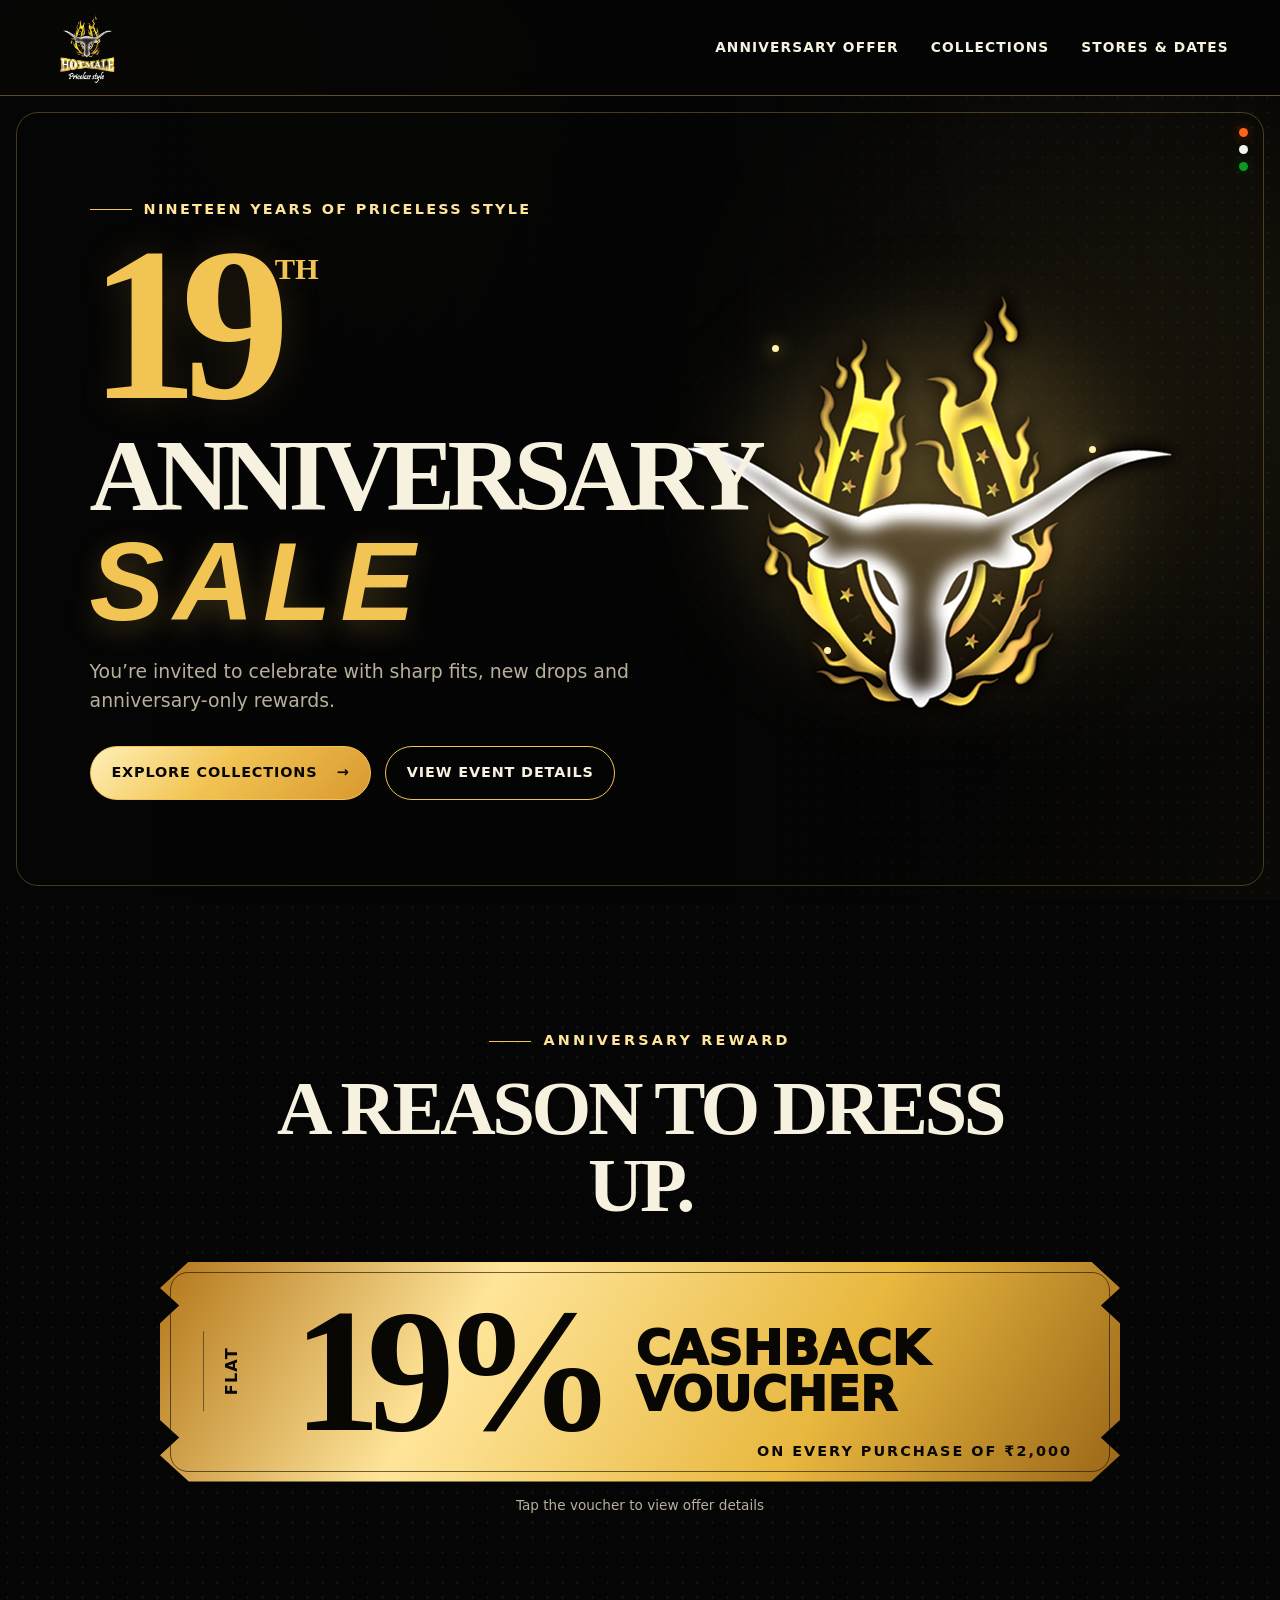
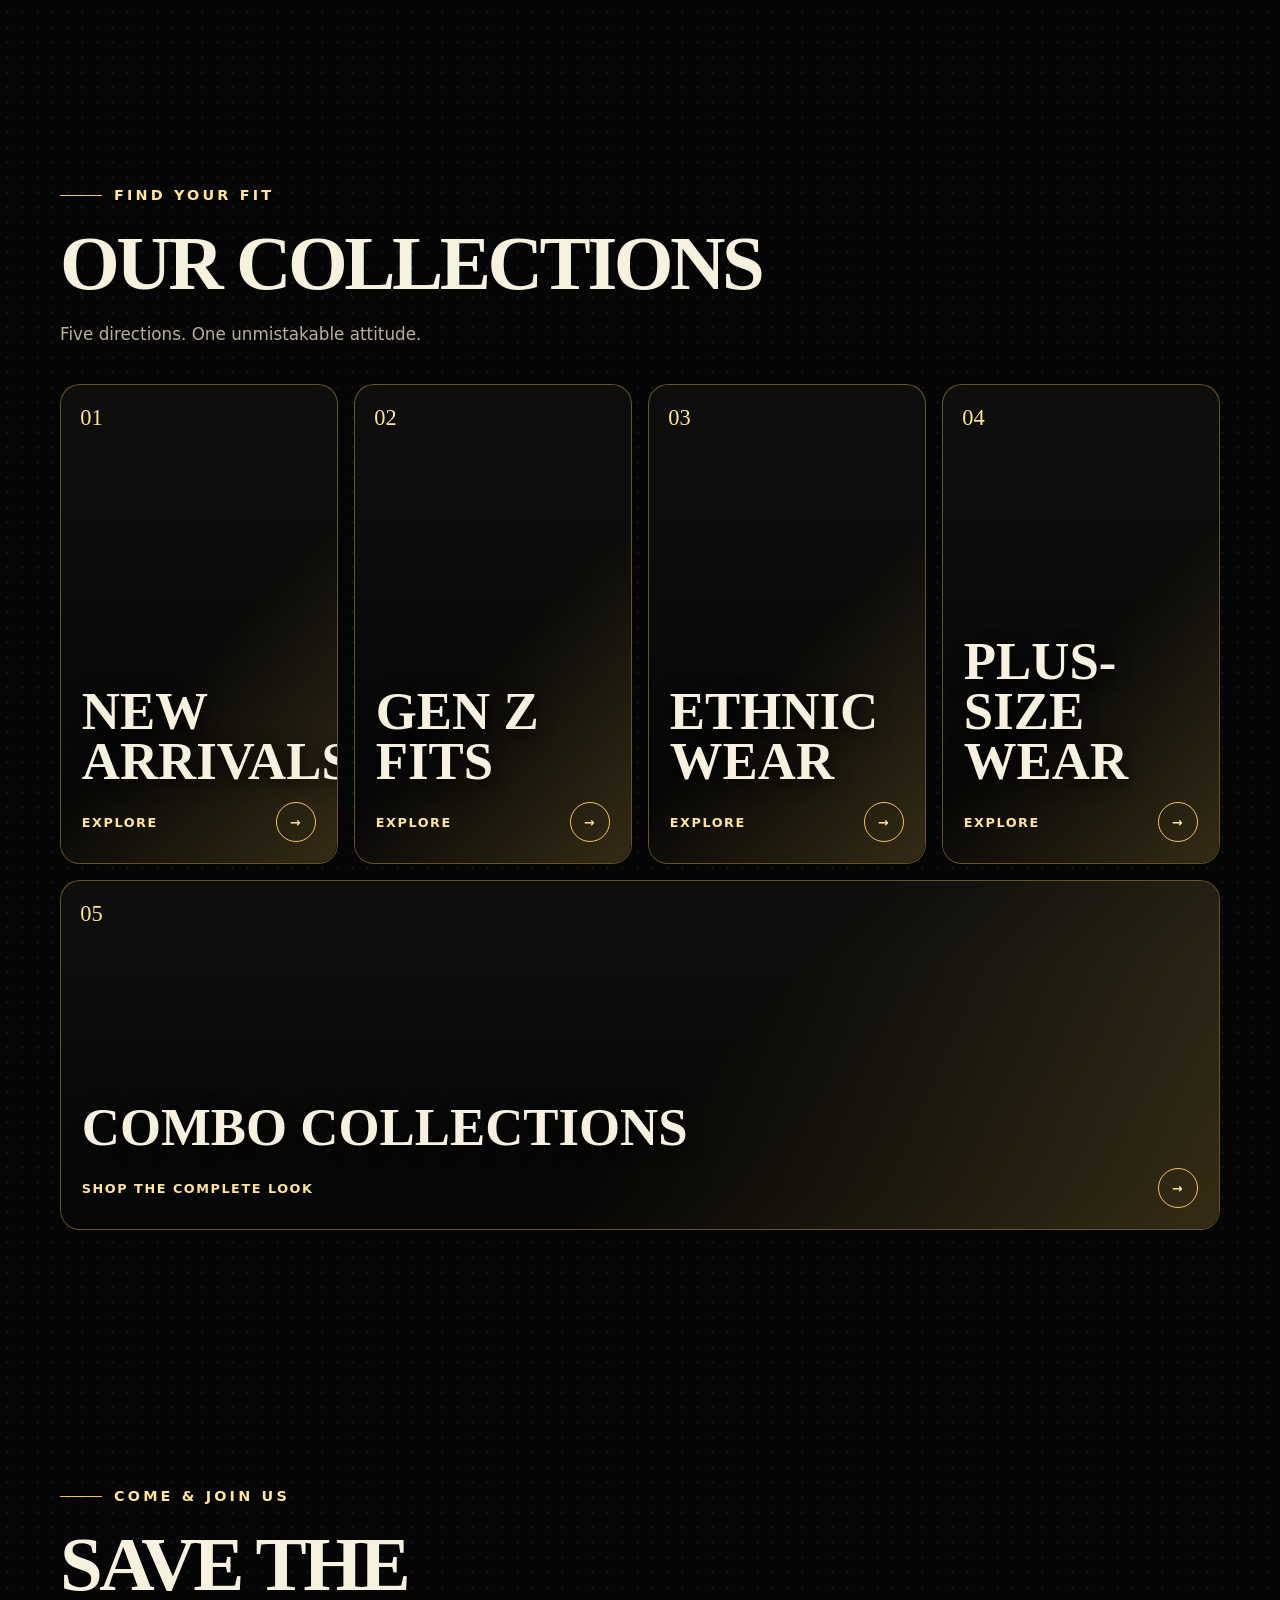
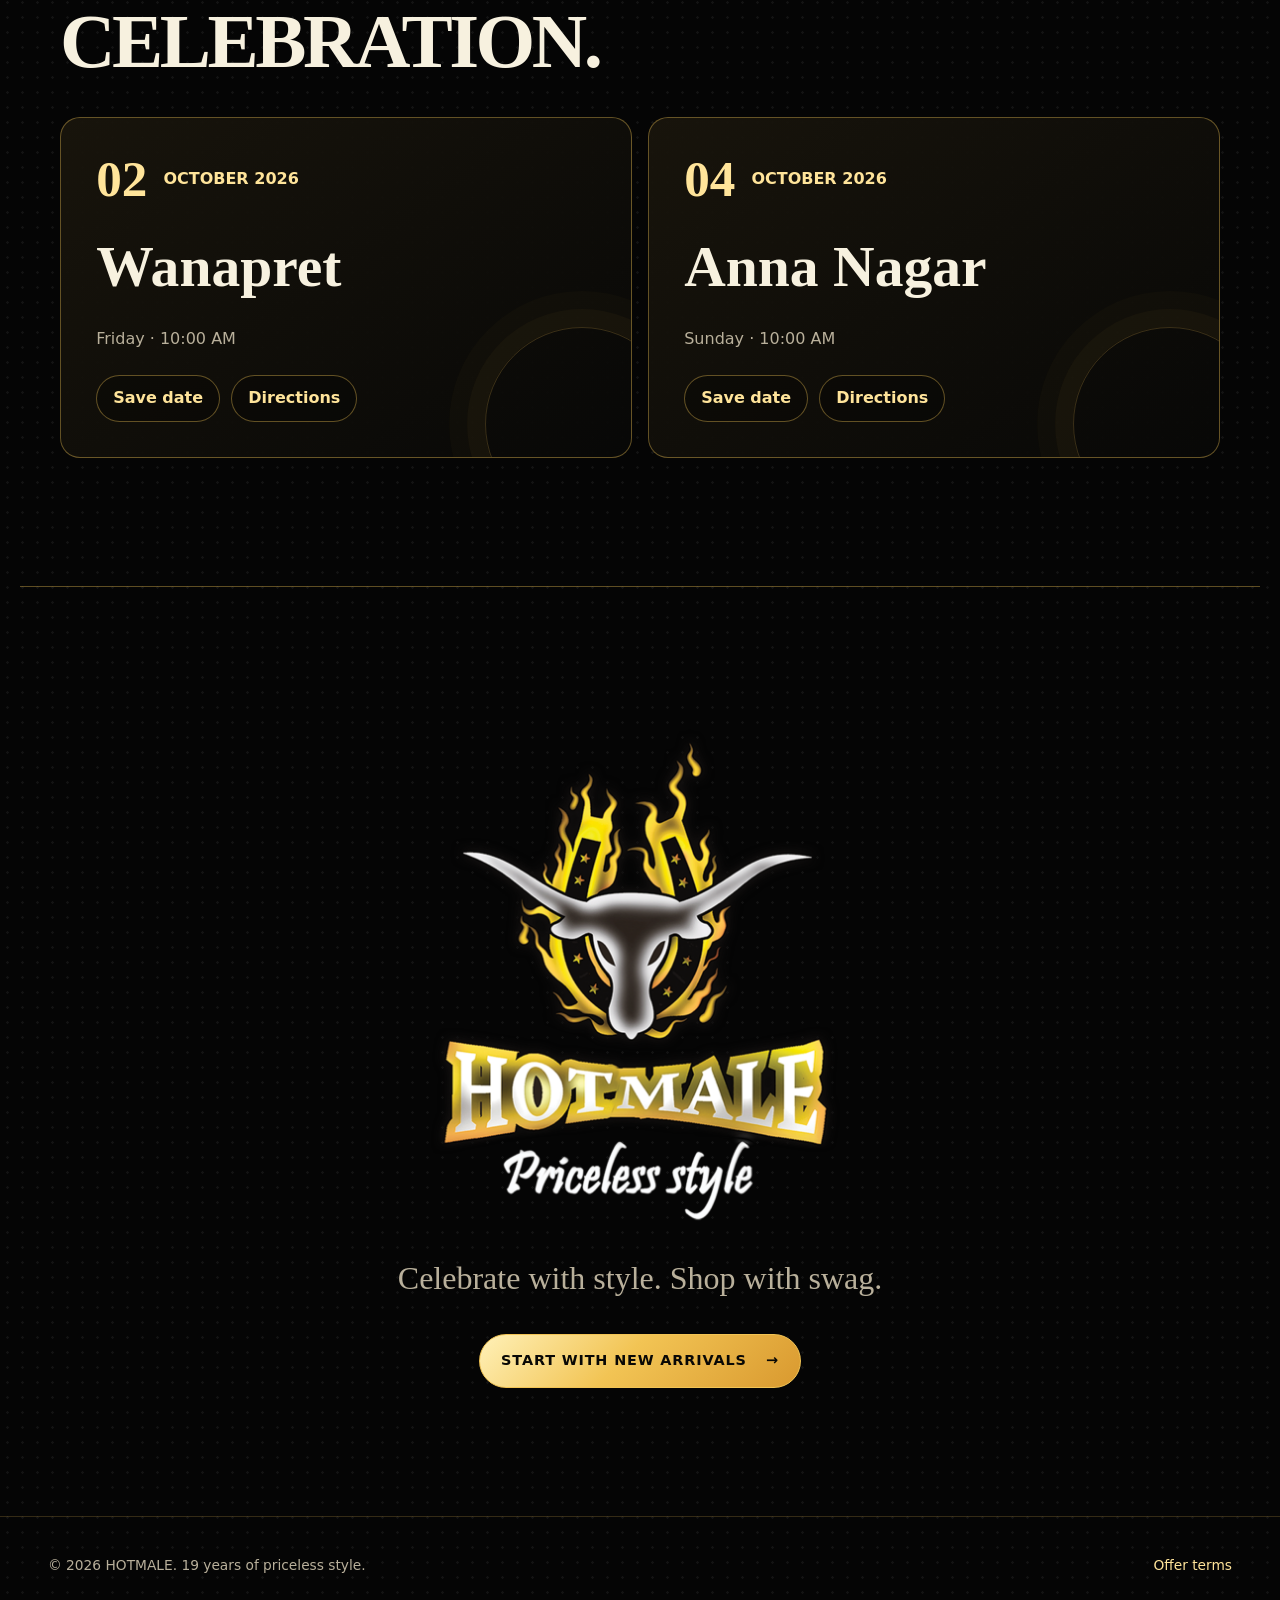
==== index.html @ 513fa553 "Add files via upload" ====
<!doctype html>
<html lang="en">
<head>
  <meta charset="utf-8">
  <meta name="viewport" content="width=device-width, initial-scale=1">
  <meta name="theme-color" content="#070706">
  <meta name="description" content="Celebrate HOTMALE's 19th anniversary and explore New Arrivals, Gen Z Fits, Ethnic Wear, Plus-Size Wear and Combo Collections.">
  <title>HOTMALE — 19th Anniversary Sale</title>
  <link rel="icon" type="image/svg+xml" href="data:image/svg+xml,%3Csvg xmlns='http://www.w3.org/2000/svg' viewBox='0 0 64 64'%3E%3Crect width='64' height='64' rx='13' fill='%23070706'/%3E%3Cpath d='M12 16v32h9V36h22v12h9V16h-9v12H21V16z' fill='%23f4c958'/%3E%3C/svg%3E">
  <link rel="preconnect" href="https://images.unsplash.com">
  <link rel="stylesheet" href="assets/styles.css">
</head>
<body data-page="home" data-root="">
  <div class="page-transition" aria-hidden="true"></div>

  <header class="site-header" data-header>
    <a class="brand transition-link" href="index.html" aria-label="HOTMALE home">
      <img src="assets/hotmale-logo.png" alt="HOTMALE — Priceless style">
    </a>
    <nav class="desktop-nav" aria-label="Primary navigation">
      <a href="#offer">Anniversary Offer</a>
      <a href="#collections">Collections</a>
      <a href="#events">Stores & Dates</a>
    </nav>
    <button class="menu-button" type="button" aria-label="Open menu" aria-expanded="false" data-menu-button>
      <span></span><span></span><span></span>
    </button>
  </header>

  <nav class="mobile-menu" aria-label="Mobile navigation" data-mobile-menu>
    <a href="#offer">Anniversary Offer</a>
    <a href="#collections">Collections</a>
    <a href="#events">Stores & Dates</a>
    <a class="gold-link transition-link" href="collections/new-arrivals/">Explore New Arrivals <span>→</span></a>
  </nav>

  <main>
    <section class="hero" aria-labelledby="hero-title">
      <div class="hero-copy reveal">
        <p class="eyebrow"><span></span> Nineteen years of priceless style</p>
        <h1 id="hero-title"><span class="hero-number">19<sup>th</sup></span><span>Anniversary</span><strong>Sale</strong></h1>
        <p class="hero-intro">You’re invited to celebrate with sharp fits, new drops and anniversary-only rewards.</p>
        <div class="hero-actions">
          <a class="button button-primary ripple transition-link" href="#collections">Explore collections <span>→</span></a>
          <a class="button button-ghost ripple" href="#events">View event details</a>
        </div>
      </div>
      <div class="hero-mark reveal" aria-hidden="true">
        <div class="emblem-halo"></div>
        <img src="assets/hotmale-emblem.png" alt="">
        <span class="spark spark-one"></span>
        <span class="spark spark-two"></span>
        <span class="spark spark-three"></span>
      </div>
      <div class="tricolor-dots" aria-label="Indian tricolour"><i></i><i></i><i></i></div>
    </section>

    <section class="offer-section section-pad" id="offer" aria-labelledby="offer-title">
      <div class="section-heading reveal">
        <p class="eyebrow"><span></span> Anniversary reward</p>
        <h2 id="offer-title">A reason to dress up.</h2>
      </div>
      <button class="sale-ticket reveal" type="button" data-ticket aria-expanded="false">
        <span class="ticket-side">Flat</span>
        <span class="ticket-value">19%</span>
        <span class="ticket-copy">Cashback<br>voucher</span>
        <span class="ticket-rule">On every purchase of ₹2,000</span>
        <span class="ticket-terms">Valid during the anniversary celebration. Store terms apply.</span>
      </button>
      <p class="ticket-hint">Tap the voucher to view offer details</p>
    </section>

    <section class="collections-section section-pad" id="collections" aria-labelledby="collections-title">
      <div class="section-heading reveal">
        <p class="eyebrow"><span></span> Find your fit</p>
        <h2 id="collections-title">Our collections</h2>
        <p>Five directions. One unmistakable attitude.</p>
      </div>

      <div class="collection-grid">
        <a class="collection-card reveal transition-link" href="collections/new-arrivals/" style="--card-image:url('https://images.unsplash.com/photo-1617137968427-85924c800a22?auto=format&amp;fit=crop&amp;w=1200&amp;q=85')">
          <span class="collection-index">01</span>
          <span class="collection-name">New Arrivals</span>
          <span class="collection-cta">Explore <i>→</i></span>
        </a>
        <a class="collection-card reveal transition-link" href="collections/gen-z-fits/" style="--card-image:url('https://images.unsplash.com/photo-1523398002811-999ca8dec234?auto=format&amp;fit=crop&amp;w=1200&amp;q=85')">
          <span class="collection-index">02</span>
          <span class="collection-name">Gen Z Fits</span>
          <span class="collection-cta">Explore <i>→</i></span>
        </a>
        <a class="collection-card reveal transition-link" href="collections/ethnic-wear/" style="--card-image:url('https://images.unsplash.com/photo-1610189012906-4c0aa9b9781e?auto=format&amp;fit=crop&amp;w=1200&amp;q=85')">
          <span class="collection-index">03</span>
          <span class="collection-name">Ethnic Wear</span>
          <span class="collection-cta">Explore <i>→</i></span>
        </a>
        <a class="collection-card reveal transition-link" href="collections/plus-size-wear/" style="--card-image:url('https://images.unsplash.com/photo-1622286342621-4bd786c2447c?auto=format&amp;fit=crop&amp;w=1200&amp;q=85')">
          <span class="collection-index">04</span>
          <span class="collection-name">Plus-Size Wear</span>
          <span class="collection-cta">Explore <i>→</i></span>
        </a>
        <a class="collection-card collection-card-wide reveal transition-link" href="collections/combo-collections/" style="--card-image:url('https://images.unsplash.com/photo-1523381210434-271e8be1f52b?auto=format&amp;fit=crop&amp;w=1600&amp;q=85')">
          <span class="collection-index">05</span>
          <span class="collection-name">Combo Collections</span>
          <span class="collection-cta">Shop the complete look <i>→</i></span>
        </a>
      </div>
    </section>

    <section class="events-section section-pad" id="events" aria-labelledby="events-title">
      <div class="section-heading reveal">
        <p class="eyebrow"><span></span> Come & join us</p>
        <h2 id="events-title">Save the celebration.</h2>
      </div>
      <div class="event-grid">
        <article class="event-card reveal">
          <p class="event-date"><span>02</span> October 2026</p>
          <h3>Wanapret</h3>
          <p>Friday · 10:00 AM</p>
          <div class="event-actions">
            <button class="text-button ripple" type="button" data-calendar data-date="20261002T043000Z" data-location="Wanapret">Save date</button>
            <a class="text-button ripple" href="https://www.google.com/maps/search/?api=1&amp;query=Wanapret" target="_blank" rel="noreferrer">Directions</a>
          </div>
        </article>
        <article class="event-card reveal">
          <p class="event-date"><span>04</span> October 2026</p>
          <h3>Anna Nagar</h3>
          <p>Sunday · 10:00 AM</p>
          <div class="event-actions">
            <button class="text-button ripple" type="button" data-calendar data-date="20261004T043000Z" data-location="Anna Nagar">Save date</button>
            <a class="text-button ripple" href="https://www.google.com/maps/search/?api=1&amp;query=Anna%20Nagar" target="_blank" rel="noreferrer">Directions</a>
          </div>
        </article>
      </div>
    </section>

    <section class="closing-callout section-pad reveal">
      <img src="assets/hotmale-logo.png" alt="HOTMALE — Priceless style">
      <p>Celebrate with style. Shop with swag.</p>
      <a class="button button-primary ripple transition-link" href="collections/new-arrivals/">Start with new arrivals <span>→</span></a>
    </section>
  </main>

  <footer class="site-footer">
    <p>© 2026 HOTMALE. 19 years of priceless style.</p>
    <a href="#offer">Offer terms</a>
  </footer>

  <div class="toast" role="status" aria-live="polite" data-toast></div>
  <script src="assets/app.js" defer></script>
</body>
</html>
---- assets/styles.css ----
:root {
  color-scheme: dark;
  --black: #050505;
  --surface: #0c0c0b;
  --surface-2: #131310;
  --gold: #f2c454;
  --gold-light: #ffe49a;
  --gold-dark: #9b6816;
  --ivory: #f7f1df;
  --muted: #b9b09b;
  --line: rgba(242, 196, 84, .38);
  --header-height: 84px;
  --max-width: 1240px;
  --ease: cubic-bezier(.22, 1, .36, 1);
}

* { box-sizing: border-box; }

html { scroll-behavior: smooth; }

body {
  margin: 0;
  min-width: 320px;
  overflow-x: hidden;
  color: var(--ivory);
  background:
    radial-gradient(circle at 12% 2%, rgba(242, 196, 84, .09), transparent 28rem),
    radial-gradient(circle, rgba(255, 255, 255, .055) 1px, transparent 1.5px) 0 0 / 15px 15px,
    var(--black);
  font-family: Inter, ui-sans-serif, system-ui, -apple-system, BlinkMacSystemFont, "Segoe UI", sans-serif;
  line-height: 1.5;
}

body::before {
  content: "";
  position: fixed;
  inset: 0;
  z-index: -1;
  pointer-events: none;
  background: linear-gradient(115deg, transparent 70%, rgba(242, 196, 84, .035));
}

img { display: block; max-width: 100%; }
a { color: inherit; text-decoration: none; }
button, select { font: inherit; }
button { color: inherit; }

::selection { color: #111; background: var(--gold); }

.page-transition {
  position: fixed;
  inset: 0;
  z-index: 999;
  pointer-events: none;
  transform: translateY(-100%);
  background: linear-gradient(145deg, #050505 20%, #18130a 70%, #050505);
  transition: transform .5s var(--ease);
}

.page-transition::after {
  content: "";
  position: absolute;
  left: 50%;
  top: 50%;
  width: clamp(150px, 32vw, 330px);
  aspect-ratio: 1;
  background: url("hotmale-logo.png") center / contain no-repeat;
  transform: translate(-50%, -50%);
  filter: drop-shadow(0 18px 38px rgba(0, 0, 0, .58));
}

body.is-leaving .page-transition { transform: translateY(0); }

.error-page { display: grid; min-height: 100svh; place-content: center; justify-items: start; padding: clamp(1.5rem, 8vw, 7rem); background: radial-gradient(circle at 80% 20%, rgba(242,196,84,.14), transparent 28rem); }
.error-page img { width: min(330px, 74vw); margin-bottom: 2rem; }
.error-page h1 { max-width: 760px; margin: 0; font-family: Georgia, serif; font-size: clamp(3rem, 11vw, 8rem); line-height: .9; text-transform: uppercase; }
.error-page > p:not(.eyebrow) { max-width: 560px; margin: 1.3rem 0 2rem; color: var(--muted); font-size: 1.05rem; }

.site-header {
  position: sticky;
  top: 0;
  z-index: 100;
  display: flex;
  align-items: center;
  justify-content: space-between;
  height: var(--header-height);
  padding: .55rem clamp(1rem, 4vw, 3.5rem);
  border-bottom: 1px solid var(--line);
  background: rgba(5, 5, 5, .88);
  backdrop-filter: blur(18px);
  transition: height .25s ease, background .25s ease;
}

.site-header.is-compact { --header-height: 68px; background: rgba(5, 5, 5, .97); }

.brand { position: relative; z-index: 2; display: inline-flex; align-items: center; height: 100%; }
.brand img { width: auto; height: clamp(62px, 8vw, 74px); object-fit: contain; object-position: left center; }

.desktop-nav { display: none; align-items: center; gap: 2rem; font-size: .86rem; font-weight: 700; letter-spacing: .08em; text-transform: uppercase; }
.desktop-nav a { position: relative; padding: .5rem 0; }
.desktop-nav a::after { content: ""; position: absolute; left: 0; right: 100%; bottom: 0; height: 1px; background: var(--gold); transition: right .3s ease; }
.desktop-nav a:hover::after, .desktop-nav a:focus-visible::after { right: 0; }
.desktop-nav a[aria-current="page"] { color: var(--gold-light); }
.desktop-nav a[aria-current="page"]::after { right: 0; }

.menu-button {
  position: relative;
  z-index: 102;
  display: grid;
  gap: 5px;
  width: 46px;
  height: 46px;
  place-content: center;
  border: 1px solid var(--line);
  border-radius: 50%;
  background: rgba(242, 196, 84, .05);
  cursor: pointer;
}

.menu-button span { display: block; width: 20px; height: 2px; border-radius: 3px; background: var(--gold); transition: transform .3s ease, opacity .3s ease; }
.menu-button[aria-expanded="true"] span:nth-child(1) { transform: translateY(7px) rotate(45deg); }
.menu-button[aria-expanded="true"] span:nth-child(2) { opacity: 0; }
.menu-button[aria-expanded="true"] span:nth-child(3) { transform: translateY(-7px) rotate(-45deg); }

.mobile-menu {
  position: fixed;
  inset: var(--header-height) 0 auto;
  z-index: 90;
  display: grid;
  gap: .4rem;
  padding: 1.2rem;
  visibility: hidden;
  opacity: 0;
  transform: translateY(-1rem);
  border-bottom: 1px solid var(--line);
  background: rgba(5, 5, 5, .98);
  transition: opacity .3s ease, transform .3s ease, visibility .3s;
}

.mobile-menu.is-open { visibility: visible; opacity: 1; transform: translateY(0); }
.mobile-menu a { padding: .85rem 1rem; border-bottom: 1px solid rgba(255, 255, 255, .08); font-weight: 750; }
.mobile-menu .gold-link { display: flex; justify-content: space-between; color: var(--gold); border: 1px solid var(--line); border-radius: 12px; }

.hero {
  position: relative;
  display: grid;
  align-items: center;
  min-height: calc(100svh - var(--header-height));
  padding: clamp(3.5rem, 8vw, 7rem) clamp(1.25rem, 7vw, 6.5rem);
  overflow: hidden;
  isolation: isolate;
}

.hero::before {
  content: "";
  position: absolute;
  inset: 0;
  z-index: -3;
  background:
    linear-gradient(90deg, rgba(5, 5, 5, .98) 8%, rgba(5, 5, 5, .8) 58%, rgba(5, 5, 5, .2)),
    radial-gradient(circle at 82% 34%, rgba(242, 196, 84, .15), transparent 25rem);
}

.hero::after { content: ""; position: absolute; inset: 1rem; z-index: -2; border: 1px solid rgba(242, 196, 84, .28); border-radius: 22px; pointer-events: none; }
.hero-copy { position: relative; z-index: 2; min-width: 0; max-width: 780px; }

.eyebrow { display: flex; align-items: center; gap: .75rem; margin: 0 0 1.2rem; color: var(--gold-light); font-size: clamp(.75rem, 1.5vw, .9rem); font-weight: 750; letter-spacing: .22em; text-transform: uppercase; }
.eyebrow span { width: 42px; height: 1px; background: var(--gold); }

.hero h1 { display: grid; max-width: 100%; margin: 0; font-family: Georgia, "Times New Roman", serif; line-height: .78; text-transform: uppercase; text-wrap: balance; }
.hero h1 > span:not(.hero-number) { font-size: clamp(2rem, 8.9vw, 9rem); letter-spacing: -.075em; }
.hero h1 strong { display: inline-block; margin-top: .2em; color: var(--gold); font-family: Arial Black, Impact, sans-serif; font-size: clamp(2.5rem, 9vw, 7rem); font-style: italic; letter-spacing: .08em; text-shadow: 0 8px 28px rgba(242, 196, 84, .24); }
.hero-number { display: block; margin-bottom: .12em; color: var(--gold); font-size: clamp(6rem, 25vw, 16rem); font-weight: 700; letter-spacing: -.08em; text-shadow: 0 0 42px rgba(242, 196, 84, .15); }
.hero-number sup { display: inline-block; margin-left: .08em; font-size: .14em; letter-spacing: 0; vertical-align: top; transform: translateY(.6em); }
.hero .eyebrow { max-width: 78%; line-height: 1.55; letter-spacing: .16em; }
.hero-intro { max-width: 620px; margin: 2rem 0 0; color: var(--muted); font-size: clamp(1rem, 2.2vw, 1.18rem); }
.hero-actions { display: flex; flex-wrap: wrap; gap: .85rem; margin-top: 2rem; }

.button {
  position: relative;
  display: inline-flex;
  align-items: center;
  justify-content: center;
  gap: 1.2rem;
  min-height: 54px;
  padding: .9rem 1.3rem;
  overflow: hidden;
  border: 1px solid var(--gold);
  border-radius: 999px;
  font-size: .9rem;
  font-weight: 850;
  letter-spacing: .06em;
  text-transform: uppercase;
  transition: transform .25s var(--ease), box-shadow .25s ease, background .25s ease;
}
.button:hover, .button:focus-visible { transform: translateY(-3px); box-shadow: 0 12px 36px rgba(242, 196, 84, .2); }
.button-primary { color: #090805; background: linear-gradient(135deg, #fff1b8, var(--gold) 45%, #d9992f); }
.button-ghost { background: rgba(5, 5, 5, .55); }

.hero-mark { position: absolute; z-index: 0; right: -22vw; top: 10%; width: min(82vw, 780px); opacity: .22; filter: saturate(.8) contrast(1.15); }
.hero-mark img { width: 100%; mix-blend-mode: screen; }
.emblem-halo { position: absolute; inset: 18%; z-index: -1; border-radius: 50%; background: rgba(242, 196, 84, .28); filter: blur(60px); animation: breathe 4s ease-in-out infinite; }
.spark { position: absolute; width: 7px; height: 7px; border-radius: 50%; background: var(--gold-light); box-shadow: 0 0 18px var(--gold); animation: floatSpark 4s ease-in-out infinite; }
.spark-one { left: 20%; top: 15%; }
.spark-two { right: 18%; top: 38%; animation-delay: -1.6s; }
.spark-three { left: 30%; bottom: 15%; animation-delay: -2.4s; }

.tricolor-dots { position: absolute; right: 2rem; top: 2rem; display: grid; gap: 8px; }
.tricolor-dots i { width: 9px; height: 9px; border-radius: 50%; background: #ff6417; box-shadow: 0 0 12px rgba(255, 100, 23, .4); }
.tricolor-dots i:nth-child(2) { background: #f4f4ef; box-shadow: none; }
.tricolor-dots i:nth-child(3) { background: #0b991f; box-shadow: 0 0 12px rgba(11, 153, 31, .35); }

.section-pad { width: min(100%, var(--max-width)); margin: 0 auto; padding: clamp(4.5rem, 10vw, 8.5rem) clamp(1.25rem, 4vw, 2.5rem); }
.section-heading { max-width: 760px; margin-bottom: 2.3rem; }
.section-heading h2 { margin: 0; font-family: Georgia, "Times New Roman", serif; font-size: clamp(2.35rem, 6vw, 5.5rem); line-height: 1; letter-spacing: -.045em; text-transform: uppercase; }
.section-heading > p:last-child { max-width: 600px; margin-top: 1.2rem; color: var(--muted); font-size: 1.05rem; }

.offer-section { text-align: center; }
.offer-section .section-heading { margin-inline: auto; }
.offer-section .eyebrow { justify-content: center; }

.sale-ticket {
  position: relative;
  display: grid;
  grid-template-columns: auto 1fr;
  align-items: center;
  width: min(100%, 960px);
  min-height: 220px;
  margin: 0 auto;
  padding: 2rem 1.5rem 3.6rem;
  overflow: hidden;
  border: 0;
  border-radius: 24px;
  color: #080704;
  background: linear-gradient(120deg, #b37619, #ffe59a 32%, #e8b83f 68%, #9b6618);
  clip-path: polygon(3% 0, 97% 0, 100% 12%, 98% 20%, 100% 28%, 100% 72%, 98% 80%, 100% 88%, 97% 100%, 3% 100%, 0 88%, 2% 80%, 0 72%, 0 28%, 2% 20%, 0 12%);
  cursor: pointer;
  box-shadow: 0 28px 70px rgba(0, 0, 0, .55);
  transition: transform .35s var(--ease), filter .35s ease;
}
.sale-ticket:hover, .sale-ticket:focus-visible { transform: translateY(-5px) rotateX(2deg); filter: brightness(1.07); }
.sale-ticket::before { content: ""; position: absolute; inset: 10px; border: 1px solid rgba(20, 15, 4, .62); border-radius: 18px; }
.sale-ticket::after { content: ""; position: absolute; inset: 0; background: linear-gradient(110deg, transparent 25%, rgba(255, 255, 255, .55) 42%, transparent 58%); transform: translateX(-130%); animation: sweep 5s ease-in-out infinite; }
.ticket-side { position: relative; z-index: 1; padding: 1rem; border-right: 1px solid rgba(0, 0, 0, .45); font-weight: 900; letter-spacing: .08em; text-transform: uppercase; writing-mode: vertical-rl; transform: rotate(180deg); }
.ticket-value { position: relative; z-index: 1; font-family: Georgia, serif; font-size: clamp(5.2rem, 22vw, 11rem); font-weight: 800; line-height: .8; letter-spacing: -.08em; }
.ticket-copy { position: relative; z-index: 1; grid-column: 1 / -1; margin-top: .7rem; font-size: clamp(1.3rem, 5vw, 3rem); font-weight: 950; line-height: .95; text-transform: uppercase; }
.ticket-rule { position: absolute; z-index: 2; left: 1.5rem; right: 1.5rem; bottom: 1.25rem; font-size: clamp(.66rem, 2.6vw, .9rem); font-weight: 800; letter-spacing: .14em; text-transform: uppercase; }
.ticket-terms { position: absolute; z-index: 3; inset: auto 0 0; padding: 1rem; opacity: 0; color: var(--ivory); background: rgba(4, 4, 3, .94); transform: translateY(100%); transition: transform .35s var(--ease), opacity .35s ease; }
.sale-ticket[aria-expanded="true"] .ticket-terms { opacity: 1; transform: translateY(0); }
.ticket-hint { color: var(--muted); font-size: .85rem; }

.collection-grid { display: grid; gap: 1rem; }
.collection-card {
  position: relative;
  display: flex;
  flex-direction: column;
  justify-content: flex-end;
  min-height: 390px;
  padding: 1.3rem;
  overflow: hidden;
  border: 1px solid var(--line);
  border-radius: 20px;
  background: #0e0e0c;
  isolation: isolate;
  transition: transform .4s var(--ease), border-color .35s ease, box-shadow .35s ease;
}
.collection-card::before { content: ""; position: absolute; inset: 0; z-index: -2; background-image: linear-gradient(180deg, rgba(5,5,5,.04) 22%, rgba(5,5,5,.92) 90%), var(--card-image); background-size: cover; background-position: center; transition: transform .65s var(--ease), filter .4s ease; }
.collection-card::after { content: ""; position: absolute; inset: 0; z-index: -1; border: 1px solid transparent; border-radius: inherit; background: linear-gradient(135deg, transparent 55%, rgba(242, 196, 84, .2)) border-box; }
.collection-card:hover, .collection-card:focus-visible { transform: translateY(-7px); border-color: var(--gold); box-shadow: 0 24px 50px rgba(0, 0, 0, .48); }
.collection-card:hover::before, .collection-card:focus-visible::before { transform: scale(1.055); filter: saturate(1.12); }
.collection-index { position: absolute; left: 1.2rem; top: 1rem; color: var(--gold-light); font-family: Georgia, serif; font-size: 1.4rem; }
.collection-name { max-width: 85%; font-family: Georgia, serif; font-size: clamp(2rem, 6vw, 3.3rem); font-weight: 700; line-height: .95; text-transform: uppercase; text-shadow: 0 4px 18px #000; }
.collection-cta { display: flex; align-items: center; justify-content: space-between; margin-top: 1rem; color: var(--gold-light); font-size: .8rem; font-weight: 850; letter-spacing: .12em; text-transform: uppercase; }
.collection-cta i { display: grid; width: 40px; height: 40px; place-items: center; border: 1px solid var(--gold); border-radius: 50%; font-style: normal; transition: color .25s ease, background .25s ease, transform .25s ease; }
.collection-card:hover .collection-cta i { color: #050505; background: var(--gold); transform: translateX(3px); }

.event-grid { display: grid; gap: 1rem; }
.event-card { position: relative; padding: clamp(1.4rem, 4vw, 2.2rem); overflow: hidden; border: 1px solid var(--line); border-radius: 20px; background: linear-gradient(145deg, rgba(25, 21, 12, .95), rgba(8, 8, 7, .95)); }
.event-card::after { content: ""; position: absolute; right: -3rem; bottom: -4rem; width: 12rem; height: 12rem; border: 1px solid rgba(242, 196, 84, .2); border-radius: 50%; box-shadow: 0 0 0 18px rgba(242, 196, 84, .03), 0 0 0 36px rgba(242, 196, 84, .02); }
.event-date { display: flex; align-items: center; gap: 1rem; margin: 0; color: var(--gold-light); font-weight: 800; text-transform: uppercase; }
.event-date span { font-family: Georgia, serif; font-size: 3.2rem; line-height: 1; }
.event-card h3 { margin: 1.25rem 0 .2rem; font-family: Georgia, serif; font-size: clamp(2rem, 6vw, 3.6rem); }
.event-card > p:not(.event-date) { color: var(--muted); }
.event-actions { position: relative; z-index: 2; display: flex; flex-wrap: wrap; gap: .7rem; margin-top: 1.5rem; }
.text-button { position: relative; min-height: 44px; padding: .65rem 1rem; overflow: hidden; border: 1px solid var(--line); border-radius: 999px; color: var(--gold-light); background: rgba(0, 0, 0, .25); font-weight: 750; cursor: pointer; }

.closing-callout { display: grid; justify-items: center; text-align: center; border-top: 1px solid var(--line); }
.closing-callout img { width: min(520px, 88vw); }
.closing-callout p { margin: 1.2rem 0 2rem; color: var(--muted); font-family: Georgia, serif; font-size: clamp(1.3rem, 4vw, 2rem); }
.site-footer { display: flex; flex-direction: column; gap: .8rem; align-items: center; justify-content: space-between; padding: 1.5rem clamp(1.25rem, 4vw, 3rem); border-top: 1px solid rgba(242, 196, 84, .2); color: var(--muted); font-size: .86rem; text-align: center; }
.site-footer a { color: var(--gold-light); }

.ripple-ink { position: absolute; border-radius: 50%; pointer-events: none; background: rgba(255, 255, 255, .52); transform: scale(0); animation: ripple .55s linear; }
.toast { position: fixed; left: 50%; bottom: 1.5rem; z-index: 500; max-width: calc(100% - 2rem); padding: .8rem 1rem; visibility: hidden; opacity: 0; border: 1px solid var(--line); border-radius: 12px; color: var(--ivory); background: #11100d; transform: translate(-50%, 1rem); transition: opacity .25s ease, transform .25s ease, visibility .25s; box-shadow: 0 16px 40px rgba(0,0,0,.5); }
.toast.is-visible { visibility: visible; opacity: 1; transform: translate(-50%, 0); }

.reveal { opacity: 0; transform: translateY(26px); transition: opacity .75s var(--ease), transform .75s var(--ease); }
.reveal.is-visible { opacity: 1; transform: none; }

@keyframes ripple { to { transform: scale(4); opacity: 0; } }
@keyframes breathe { 50% { transform: scale(1.14); opacity: .58; } }
@keyframes floatSpark { 50% { transform: translateY(-16px) scale(1.35); opacity: .5; } }
@keyframes sweep { 0%, 15% { transform: translateX(-130%); } 55%, 100% { transform: translateX(130%); } }

@media (min-width: 700px) {
  .collection-grid { grid-template-columns: repeat(2, minmax(0, 1fr)); }
  .collection-card-wide { grid-column: 1 / -1; min-height: 330px; }
  .event-grid { grid-template-columns: repeat(2, minmax(0, 1fr)); }
  .sale-ticket { grid-template-columns: auto minmax(220px, .85fr) 1fr; padding: 2rem 2.7rem; }
  .ticket-copy { grid-column: auto; margin-top: 0; text-align: left; }
  .ticket-rule { left: auto; right: 3rem; bottom: 1.2rem; }
  .site-footer { flex-direction: row; text-align: left; }
}

@media (min-width: 940px) {
  :root { --header-height: 96px; }
  .desktop-nav { display: flex; }
  .menu-button, .mobile-menu { display: none; }
  .hero { grid-template-columns: minmax(0, 1.05fr) minmax(360px, .95fr); }
  .hero-mark { position: relative; right: auto; top: auto; width: 100%; opacity: .65; justify-self: end; }
  .hero-mark img { mix-blend-mode: screen; }
  .hero h1 > span:not(.hero-number) { font-size: clamp(4.6rem, 8vw, 8rem); }
  .hero-number { font-size: clamp(9rem, 17vw, 15rem); }
  .collection-grid { grid-template-columns: repeat(4, minmax(0, 1fr)); }
  .collection-card { min-height: 480px; }
  .collection-card-wide { grid-column: 1 / -1; min-height: 350px; }
  .collection-card-wide::before { background-position: center 42%; }
  .collection-card-wide .collection-name { max-width: 60%; }
}

@media (prefers-reduced-motion: reduce) {
  html { scroll-behavior: auto; }
  *, *::before, *::after { animation-duration: .01ms !important; animation-iteration-count: 1 !important; transition-duration: .01ms !important; }
  .reveal { opacity: 1; transform: none; }
}

/* Collection pages */
.collection-page { min-height: 100vh; }

.collection-hero {
  position: relative;
  display: grid;
  align-content: end;
  min-height: 52svh;
  padding: clamp(3rem, 9vw, 7rem) clamp(1.25rem, 7vw, 6.5rem);
  overflow: hidden;
  border-bottom: 1px solid var(--line);
  background:
    linear-gradient(0deg, rgba(5,5,5,.98), rgba(5,5,5,.45)),
    radial-gradient(circle at 78% 22%, rgba(242,196,84,.18), transparent 24rem),
    radial-gradient(circle, rgba(255,255,255,.05) 1px, transparent 1.5px) 0 0 / 15px 15px;
}

.collection-hero::after {
  content: attr(data-watermark);
  position: absolute;
  right: clamp(1rem, 6vw, 5rem);
  top: 50%;
  z-index: 0;
  color: rgba(242, 196, 84, .055);
  font-family: Georgia, serif;
  font-size: clamp(6rem, 23vw, 19rem);
  line-height: .7;
  transform: translateY(-50%);
}

.collection-hero > * { position: relative; z-index: 1; }
.back-link { width: fit-content; margin-bottom: clamp(2rem, 5vw, 4.5rem); color: var(--gold-light); font-size: .82rem; font-weight: 800; letter-spacing: .1em; text-transform: uppercase; }
.collection-hero .eyebrow { margin-bottom: 1rem; }
.collection-hero h1 { max-width: 1050px; margin: 0; font-family: Georgia, serif; font-size: clamp(2.2rem, 10vw, 9rem); line-height: .88; letter-spacing: -.06em; text-transform: uppercase; overflow-wrap: anywhere; }
.collection-hero > p:not(.eyebrow) { max-width: 670px; margin: 1.5rem 0 0; color: var(--muted); font-size: clamp(1rem, 2vw, 1.2rem); }
.collection-meta { display: flex; flex-wrap: wrap; gap: 1rem 2rem; margin-top: 2rem; color: var(--gold-light); font-size: .78rem; font-weight: 850; letter-spacing: .12em; text-transform: uppercase; }
.collection-meta span { display: inline-flex; align-items: center; gap: .55rem; }
.collection-meta span + span::before { content: ""; width: 5px; height: 5px; border-radius: 50%; background: var(--gold); }

.collection-content { width: min(100%, var(--max-width)); margin: 0 auto; padding: clamp(2rem, 6vw, 5rem) clamp(1.25rem, 4vw, 2.5rem) clamp(5rem, 10vw, 9rem); }
.shop-toolbar { position: sticky; top: calc(var(--header-height) + .75rem); z-index: 40; display: flex; align-items: center; justify-content: space-between; gap: .45rem; margin-bottom: 1rem; padding: .45rem; border: 1px solid var(--line); border-radius: 16px; background: rgba(8,8,7,.9); backdrop-filter: blur(16px); }
.filter-button, .sort-label { display: inline-flex; align-items: center; justify-content: space-between; gap: 1rem; min-height: 46px; padding: .65rem 1rem; border: 0; color: var(--ivory); background: transparent; font-size: .82rem; font-weight: 850; letter-spacing: .08em; text-transform: uppercase; }
.filter-button { min-width: 100px; padding-inline: .65rem; border-radius: 10px; cursor: pointer; }
.filter-button:hover, .filter-button:focus-visible { color: #090805; background: var(--gold); }
.filter-button span { color: var(--gold); font-size: 1.25rem; transition: transform .25s ease; }
.filter-button:hover span, .filter-button:focus-visible span { color: #090805; }
.filter-button[aria-expanded="true"] span { transform: rotate(45deg); }
.sort-label { gap: .4rem; padding: 0; }
.sort-label select { max-width: 118px; min-height: 40px; padding: .45rem 1.5rem .45rem .55rem; border: 1px solid rgba(242,196,84,.2); border-radius: 9px; color: var(--ivory); background: #11100e; cursor: pointer; }

.filter-panel { display: grid; grid-template-rows: 0fr; padding-inline: 1rem; overflow: hidden; opacity: 0; border: 1px solid transparent; border-radius: 15px; transition: grid-template-rows .35s var(--ease), opacity .3s ease, padding .3s ease, border-color .3s ease, margin .3s ease; }
.filter-panel > * { min-height: 0; }
.filter-panel.is-open { grid-template-rows: auto auto; margin-bottom: 1.3rem; padding: 1rem; opacity: 1; border-color: var(--line); background: rgba(15,14,11,.72); }
.filter-panel p { margin: 0 0 .65rem; color: var(--muted); font-size: .82rem; font-weight: 800; letter-spacing: .08em; text-transform: uppercase; }
.size-filters { display: flex; flex-wrap: wrap; gap: .55rem; }
.size-filters button { min-width: 44px; min-height: 42px; padding: .45rem .7rem; border: 1px solid rgba(242,196,84,.32); border-radius: 8px; color: var(--ivory); background: transparent; cursor: pointer; transition: color .2s ease, background .2s ease, border-color .2s ease, transform .2s ease; }
.size-filters button:hover, .size-filters button:focus-visible, .size-filters button.is-active { color: #090805; border-color: var(--gold); background: var(--gold); transform: translateY(-2px); }

.product-grid { display: grid; grid-template-columns: repeat(2, minmax(0, 1fr)); gap: .8rem; }
.product-card { position: relative; overflow: hidden; border: 1px solid rgba(242,196,84,.28); border-radius: 17px; background: linear-gradient(145deg, #15130e, #090908); transition: transform .35s var(--ease), border-color .3s ease, box-shadow .3s ease; }
.product-card:hover { transform: translateY(-5px); border-color: var(--gold); box-shadow: 0 20px 46px rgba(0,0,0,.45); }
.product-image-wrap { position: relative; aspect-ratio: 3 / 4; overflow: hidden; background: #181713; }
.product-image-wrap::after { content: ""; position: absolute; inset: auto 0 0; height: 40%; background: linear-gradient(transparent, rgba(0,0,0,.65)); pointer-events: none; }
.product-image { width: 100%; height: 100%; object-fit: cover; filter: saturate(.78) contrast(1.05); transition: transform .55s var(--ease), filter .35s ease; }
.product-image-wrap.image-fallback::before { content: "HOTMALE"; position: absolute; inset: 0; display: grid; place-items: center; color: var(--gold); background: radial-gradient(circle at center, rgba(242,196,84,.12), transparent 58%), #11100d; font-family: Georgia, serif; font-size: clamp(1.2rem, 4vw, 2rem); letter-spacing: .08em; }
.product-card:hover .product-image { transform: scale(1.04); filter: saturate(1) contrast(1.03); }
.new-badge { position: absolute; left: .65rem; top: .65rem; z-index: 2; padding: .3rem .45rem; border: 1px solid rgba(255,255,255,.35); border-radius: 999px; color: #0a0905; background: var(--gold-light); font-size: .62rem; font-weight: 900; letter-spacing: .08em; text-transform: uppercase; }
.combo-badge { position: absolute; left: .65rem; top: .65rem; z-index: 2; max-width: calc(100% - 4.3rem); padding: .38rem .58rem; border: 1px solid rgba(255,255,255,.42); border-radius: 999px; color: #090805; background: linear-gradient(135deg, #fff0aa, var(--gold)); font-size: clamp(.6rem, 2vw, .76rem); font-weight: 950; letter-spacing: .035em; text-transform: uppercase; box-shadow: 0 8px 22px rgba(0,0,0,.3); }
.heart-button { position: absolute; right: .65rem; top: .65rem; z-index: 3; display: grid; width: 40px; height: 40px; place-items: center; border: 1px solid rgba(255,255,255,.38); border-radius: 50%; color: var(--ivory); background: rgba(5,5,5,.55); font-size: 1.08rem; cursor: pointer; backdrop-filter: blur(8px); transition: color .2s ease, background .2s ease, transform .2s ease; }
.heart-button:hover, .heart-button:focus-visible, .heart-button.is-saved { color: #151008; background: var(--gold); transform: scale(1.08); }
.product-info { display: grid; gap: .5rem; padding: .8rem; }
.product-name { min-height: 2.6em; margin: 0; font-size: clamp(.86rem, 2.6vw, 1rem); line-height: 1.3; }
.product-price { margin: 0; color: var(--gold-light); font-family: Georgia, serif; font-size: 1.15rem; font-weight: 700; }
.product-sizes { display: flex; flex-wrap: wrap; gap: .28rem; }
.product-sizes span { min-width: 27px; padding: .2rem .32rem; border: 1px solid rgba(255,255,255,.15); border-radius: 5px; color: var(--muted); font-size: .64rem; text-align: center; }
.view-button { position: relative; min-height: 42px; margin-top: .15rem; overflow: hidden; border: 1px solid var(--gold); border-radius: 9px; color: #0a0905; background: linear-gradient(135deg, var(--gold-light), var(--gold)); font-size: .72rem; font-weight: 900; letter-spacing: .08em; text-transform: uppercase; cursor: pointer; }
.empty-state { padding: 3rem 1rem; border: 1px dashed var(--line); border-radius: 16px; color: var(--muted); text-align: center; }

.quick-view { width: min(920px, calc(100% - 1.25rem)); max-height: calc(100svh - 1.25rem); padding: 0; overflow: auto; border: 1px solid var(--line); border-radius: 20px; color: var(--ivory); background: #0d0d0b; box-shadow: 0 28px 80px rgba(0,0,0,.72); }
.quick-view::backdrop { background: rgba(0,0,0,.78); backdrop-filter: blur(7px); }
.modal-close { position: sticky; z-index: 3; left: calc(100% - 3.5rem); top: .8rem; display: grid; width: 42px; height: 42px; place-items: center; margin-bottom: -42px; border: 1px solid var(--line); border-radius: 50%; color: var(--ivory); background: rgba(5,5,5,.82); font-size: 1.5rem; cursor: pointer; }
.modal-product { display: grid; }
.modal-product img { width: 100%; height: min(56svh, 620px); object-fit: cover; }
.modal-copy { display: grid; align-content: center; padding: clamp(1.4rem, 5vw, 3rem); }
.modal-copy .eyebrow { margin-bottom: .75rem; }
.modal-copy h2 { margin: 0; font-family: Georgia, serif; font-size: clamp(2rem, 6vw, 4rem); line-height: 1; }
.modal-copy .modal-price { margin: 1.2rem 0 .7rem; color: var(--gold-light); font-family: Georgia, serif; font-size: 1.55rem; }
.modal-copy .modal-deal { width: fit-content; padding: .55rem .8rem; border-radius: 999px; color: #090805; background: linear-gradient(135deg, var(--gold-light), var(--gold)); font-family: inherit; font-size: 1rem; font-weight: 950; letter-spacing: .04em; }
.modal-copy p { color: var(--muted); }
.modal-copy .button { margin-top: 1rem; cursor: pointer; }

@media (min-width: 700px) {
  .product-grid { grid-template-columns: repeat(3, minmax(0, 1fr)); gap: 1rem; }
  .product-info { padding: 1rem; }
  .modal-product { grid-template-columns: 1fr 1fr; }
  .modal-product img { height: 100%; min-height: 580px; }
  .shop-toolbar { gap: .8rem; padding: .7rem; }
  .filter-button { min-width: 120px; padding-inline: 1rem; }
  .sort-label { gap: 1rem; padding-right: .45rem; }
  .sort-label select { max-width: 156px; padding: .45rem 2rem .45rem .7rem; }
}

@media (min-width: 1050px) {
  .product-grid { grid-template-columns: repeat(4, minmax(0, 1fr)); gap: 1.2rem; }
  .collection-hero { min-height: 62svh; }
  .shop-toolbar { top: calc(var(--header-height) + 1rem); }
}

@media (max-width: 939px) {
  .site-header .menu-button { display: grid !important; flex: 0 0 46px; }
  .site-header .desktop-nav { display: none !important; }
}
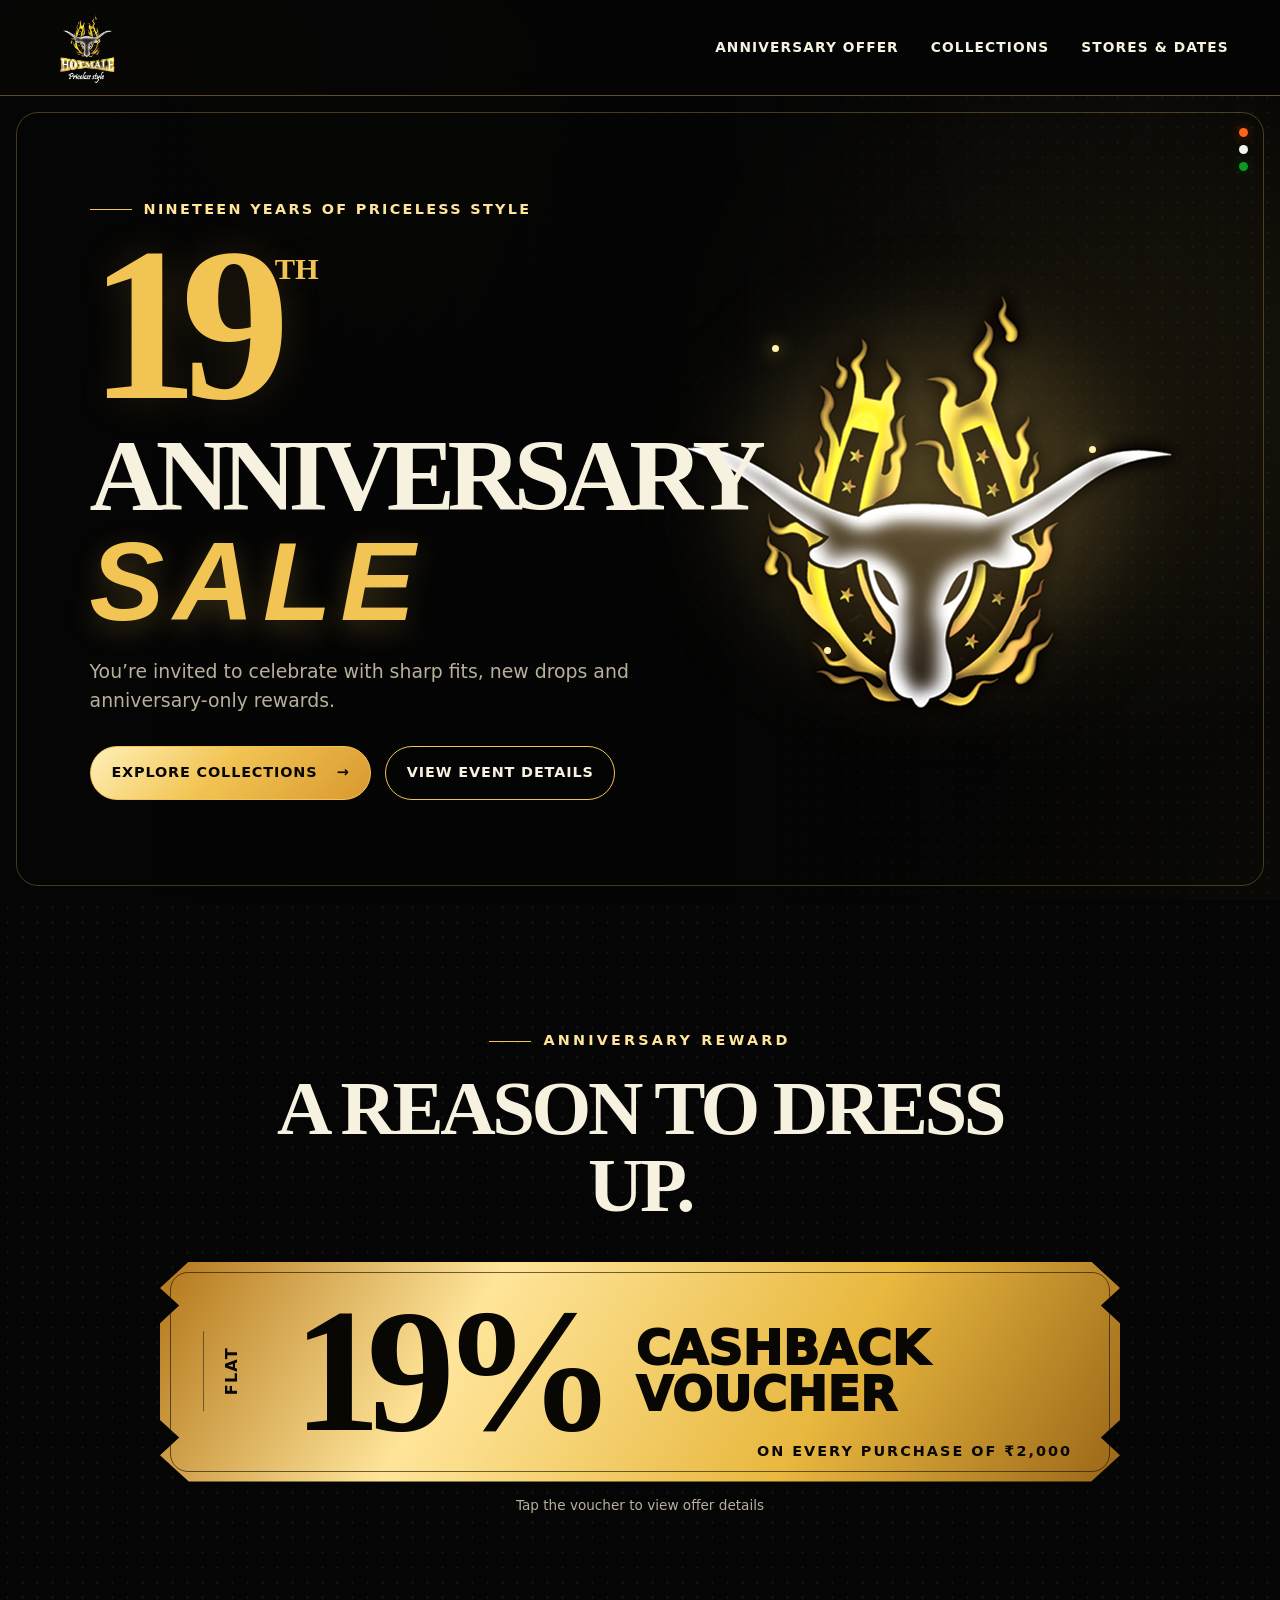
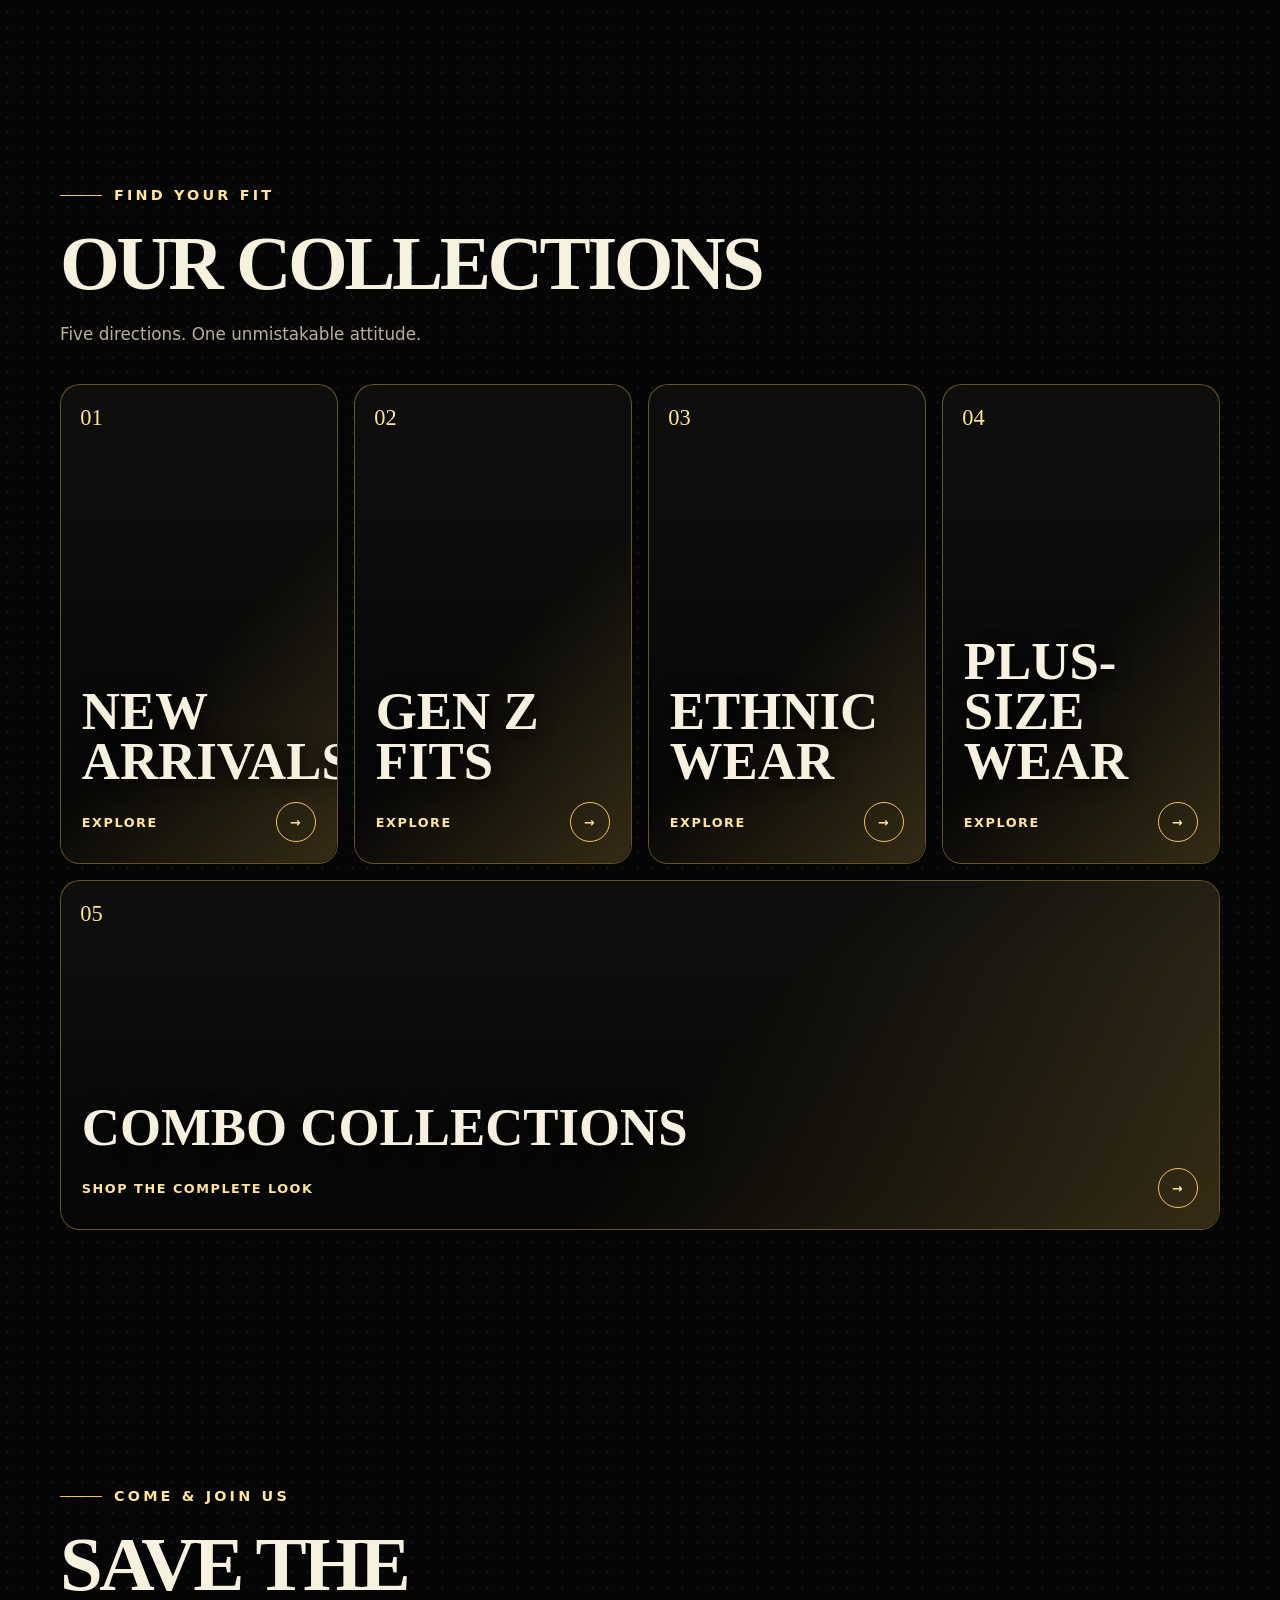
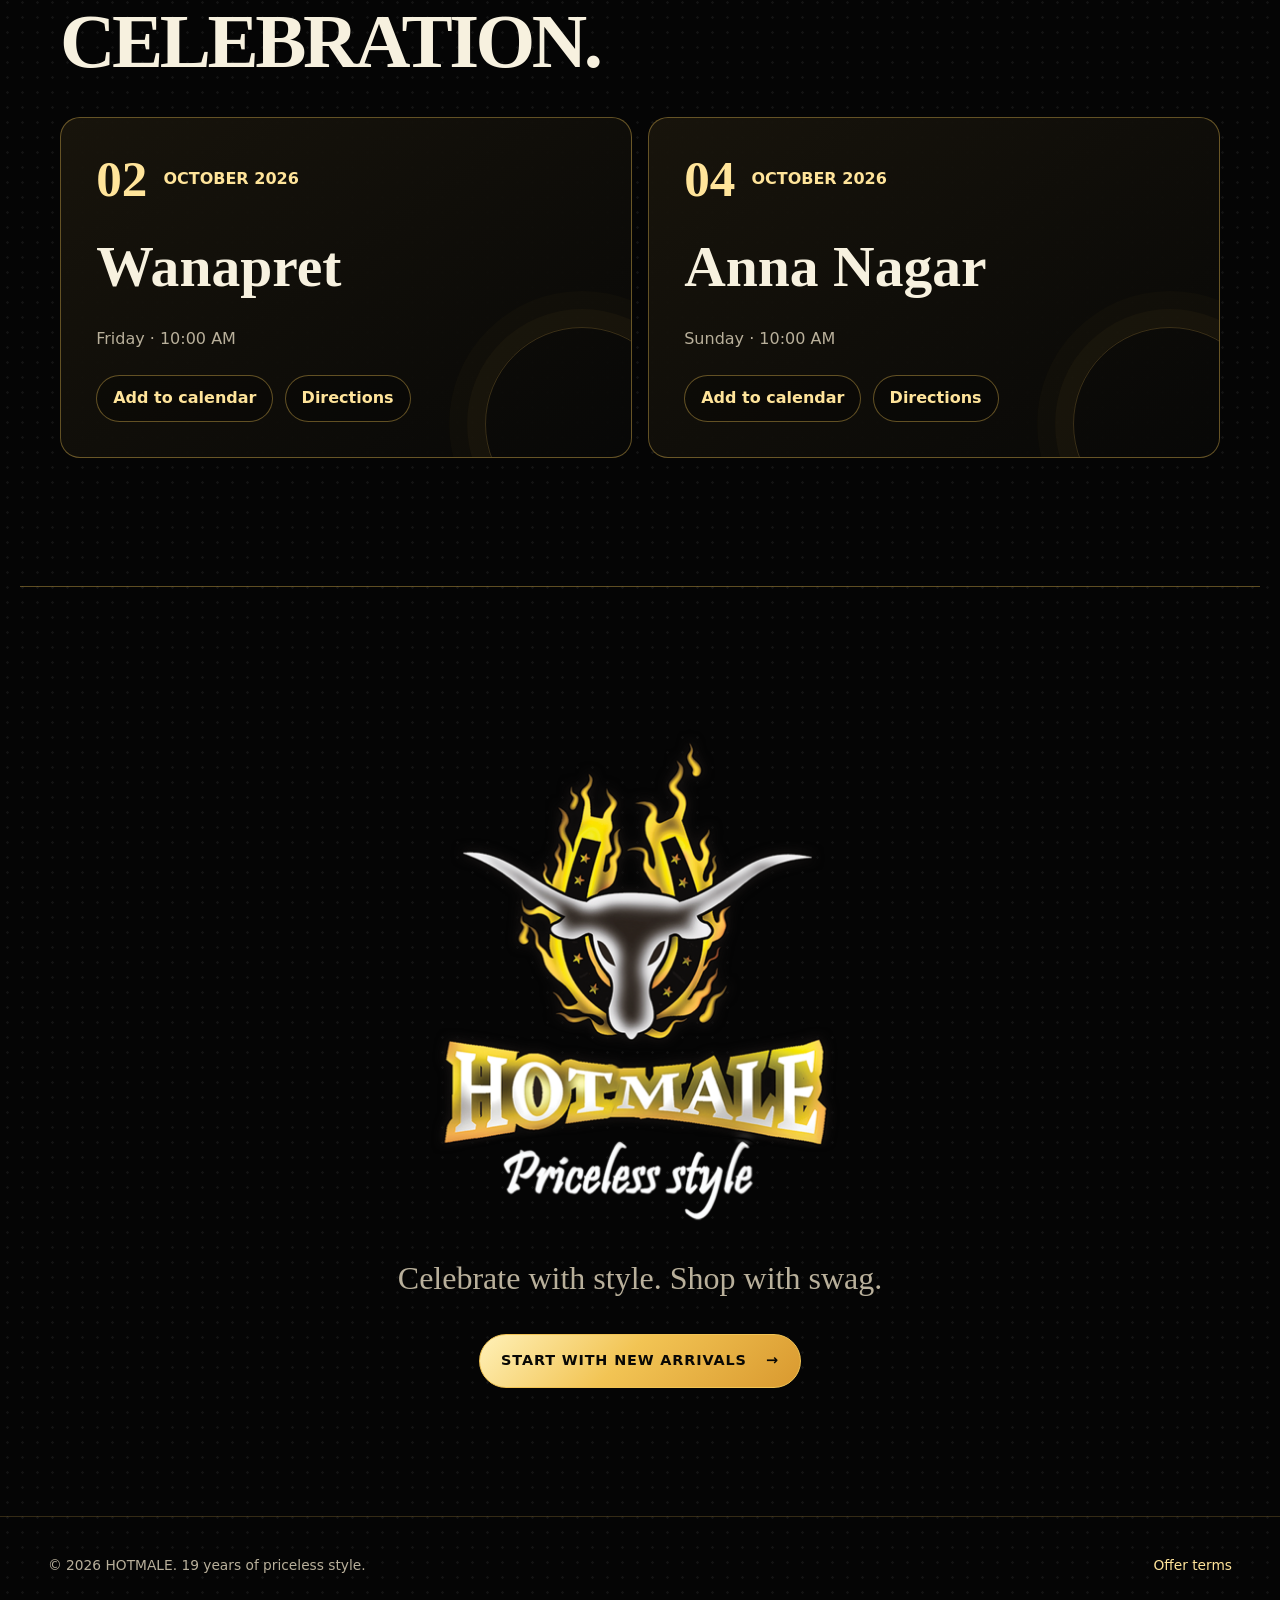
==== commit 116513d2: "Open event dates in Google Calendar" ====
--- a/index.html
+++ b/index.html
@@ -77,33 +77,7 @@
         <p>Five directions. One unmistakable attitude.</p>
       </div>
 
-      <div class="collection-grid">
-        <a class="collection-card reveal transition-link" href="collections/new-arrivals/" style="--card-image:url('https://images.unsplash.com/photo-1617137968427-85924c800a22?auto=format&amp;fit=crop&amp;w=1200&amp;q=85')">
-          <span class="collection-index">01</span>
-          <span class="collection-name">New Arrivals</span>
-          <span class="collection-cta">Explore <i>→</i></span>
-        </a>
-        <a class="collection-card reveal transition-link" href="collections/gen-z-fits/" style="--card-image:url('https://images.unsplash.com/photo-1523398002811-999ca8dec234?auto=format&amp;fit=crop&amp;w=1200&amp;q=85')">
-          <span class="collection-index">02</span>
-          <span class="collection-name">Gen Z Fits</span>
-          <span class="collection-cta">Explore <i>→</i></span>
-        </a>
-        <a class="collection-card reveal transition-link" href="collections/ethnic-wear/" style="--card-image:url('https://images.unsplash.com/photo-1610189012906-4c0aa9b9781e?auto=format&amp;fit=crop&amp;w=1200&amp;q=85')">
-          <span class="collection-index">03</span>
-          <span class="collection-name">Ethnic Wear</span>
-          <span class="collection-cta">Explore <i>→</i></span>
-        </a>
-        <a class="collection-card reveal transition-link" href="collections/plus-size-wear/" style="--card-image:url('https://images.unsplash.com/photo-1622286342621-4bd786c2447c?auto=format&amp;fit=crop&amp;w=1200&amp;q=85')">
-          <span class="collection-index">04</span>
-          <span class="collection-name">Plus-Size Wear</span>
-          <span class="collection-cta">Explore <i>→</i></span>
-        </a>
-        <a class="collection-card collection-card-wide reveal transition-link" href="collections/combo-collections/" style="--card-image:url('https://images.unsplash.com/photo-1523381210434-271e8be1f52b?auto=format&amp;fit=crop&amp;w=1600&amp;q=85')">
-          <span class="collection-index">05</span>
-          <span class="collection-name">Combo Collections</span>
-          <span class="collection-cta">Shop the complete look <i>→</i></span>
-        </a>
-      </div>
+      <div class="collection-grid" data-collection-grid></div>
     </section>
 
     <section class="events-section section-pad" id="events" aria-labelledby="events-title">
@@ -117,7 +91,7 @@
           <h3>Wanapret</h3>
           <p>Friday · 10:00 AM</p>
           <div class="event-actions">
-            <button class="text-button ripple" type="button" data-calendar data-date="20261002T043000Z" data-location="Wanapret">Save date</button>
+            <button class="text-button ripple" type="button" data-calendar data-date="20261002T043000Z" data-location="Wanapret">Add to calendar</button>
             <a class="text-button ripple" href="https://www.google.com/maps/search/?api=1&amp;query=Wanapret" target="_blank" rel="noreferrer">Directions</a>
           </div>
         </article>
@@ -126,7 +100,7 @@
           <h3>Anna Nagar</h3>
           <p>Sunday · 10:00 AM</p>
           <div class="event-actions">
-            <button class="text-button ripple" type="button" data-calendar data-date="20261004T043000Z" data-location="Anna Nagar">Save date</button>
+            <button class="text-button ripple" type="button" data-calendar data-date="20261004T043000Z" data-location="Anna Nagar">Add to calendar</button>
             <a class="text-button ripple" href="https://www.google.com/maps/search/?api=1&amp;query=Anna%20Nagar" target="_blank" rel="noreferrer">Directions</a>
           </div>
         </article>
@@ -146,6 +120,7 @@
   </footer>
 
   <div class="toast" role="status" aria-live="polite" data-toast></div>
+  <script src="assets/catalog.js" defer></script>
   <script src="assets/app.js" defer></script>
 </body>
 </html>
--- a/assets/styles.css
+++ b/assets/styles.css
@@ -425,7 +425,24 @@
 .modal-copy p { color: var(--muted); }
 .modal-copy .button { margin-top: 1rem; cursor: pointer; }
 
+.contact-popup { width: min(680px, calc(100% - 1.25rem)); padding: 0; overflow: hidden; border: 1px solid var(--line); border-radius: 22px; color: var(--ivory); background: radial-gradient(circle at 86% 0, rgba(242,196,84,.13), transparent 18rem), #0d0d0b; box-shadow: 0 28px 80px rgba(0,0,0,.75); }
+.contact-popup::backdrop { background: rgba(0,0,0,.82); backdrop-filter: blur(8px); }
+.contact-popup .modal-close { position: absolute; right: .85rem; left: auto; top: .85rem; margin: 0; }
+.contact-popup-body { padding: clamp(1.5rem, 5vw, 2.6rem); }
+.contact-popup-body h2 { max-width: 520px; margin: .55rem 0 .45rem; padding-right: 2.5rem; font-family: Georgia, serif; font-size: clamp(2rem, 7vw, 3.6rem); line-height: .95; }
+.contact-product { margin: 0 0 1.35rem; color: var(--muted); }
+.contact-list { display: grid; gap: .8rem; }
+.contact-card { position: relative; display: grid; gap: .45rem; padding: 1.15rem; overflow: hidden; border: 1px solid rgba(242,196,84,.28); border-radius: 16px; background: linear-gradient(145deg, rgba(29,25,16,.9), rgba(10,10,9,.96)); }
+.contact-number { position: absolute; right: .8rem; top: .35rem; color: rgba(242,196,84,.16); font-family: Georgia, serif; font-size: 3.1rem; line-height: 1; }
+.contact-role { position: relative; margin: 0; color: var(--gold-light); font-size: .72rem; font-weight: 850; letter-spacing: .12em; text-transform: uppercase; }
+.contact-card h3 { position: relative; margin: .1rem 0 0; font-family: Georgia, serif; font-size: 1.45rem; }
+.contact-phone { position: relative; margin: 0 0 .45rem; color: var(--muted); font-size: .92rem; }
+.call-contact-button { position: relative; display: flex; min-height: 46px; align-items: center; justify-content: space-between; padding: .75rem .9rem; overflow: hidden; border: 1px solid var(--gold); border-radius: 10px; color: #090805; background: linear-gradient(135deg, var(--gold-light), var(--gold)); font-size: .78rem; font-weight: 900; letter-spacing: .08em; text-transform: uppercase; }
+.call-contact-button span { font-size: 1rem; }
+.call-contact-button.is-disabled { justify-content: center; border-color: rgba(255,255,255,.16); color: #746f63; background: #181714; cursor: not-allowed; }
+
 @media (min-width: 700px) {
+  .contact-list { grid-template-columns: repeat(2, minmax(0, 1fr)); }
   .product-grid { grid-template-columns: repeat(3, minmax(0, 1fr)); gap: 1rem; }
   .product-info { padding: 1rem; }
   .modal-product { grid-template-columns: 1fr 1fr; }
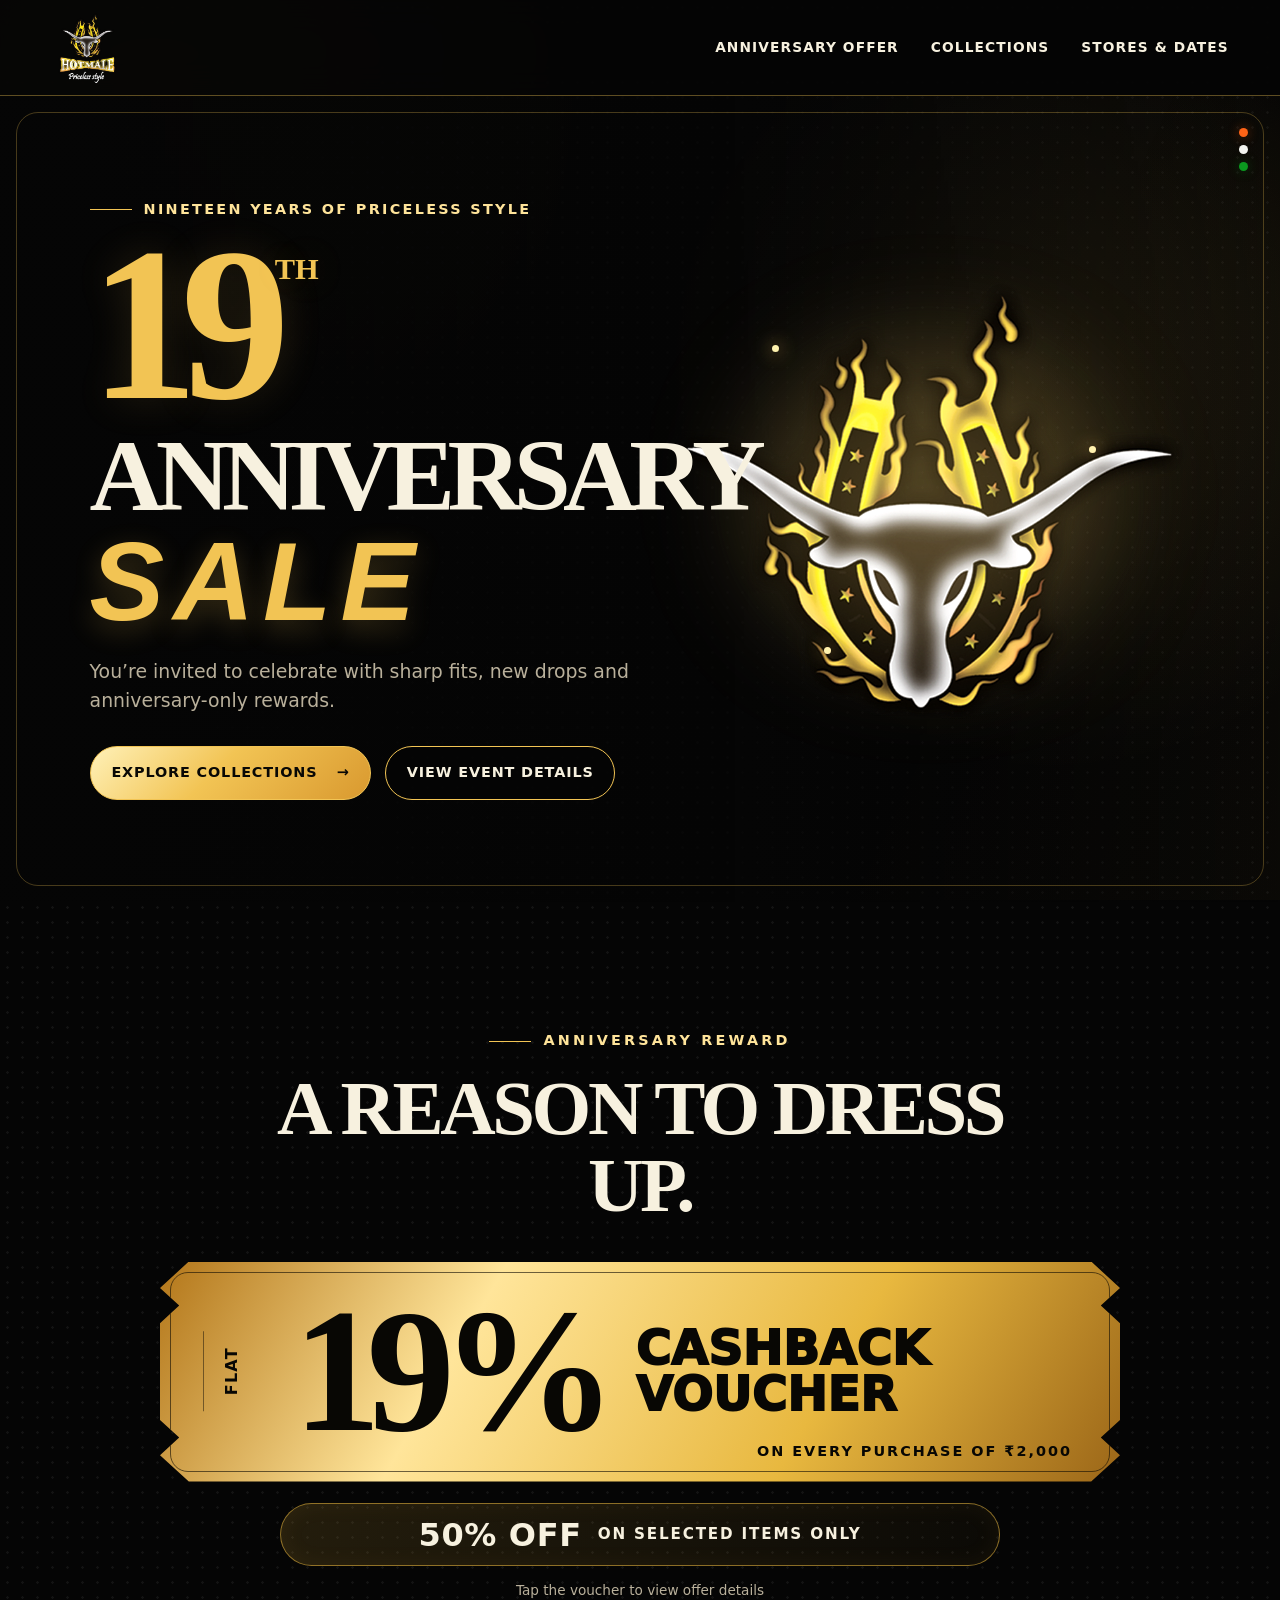
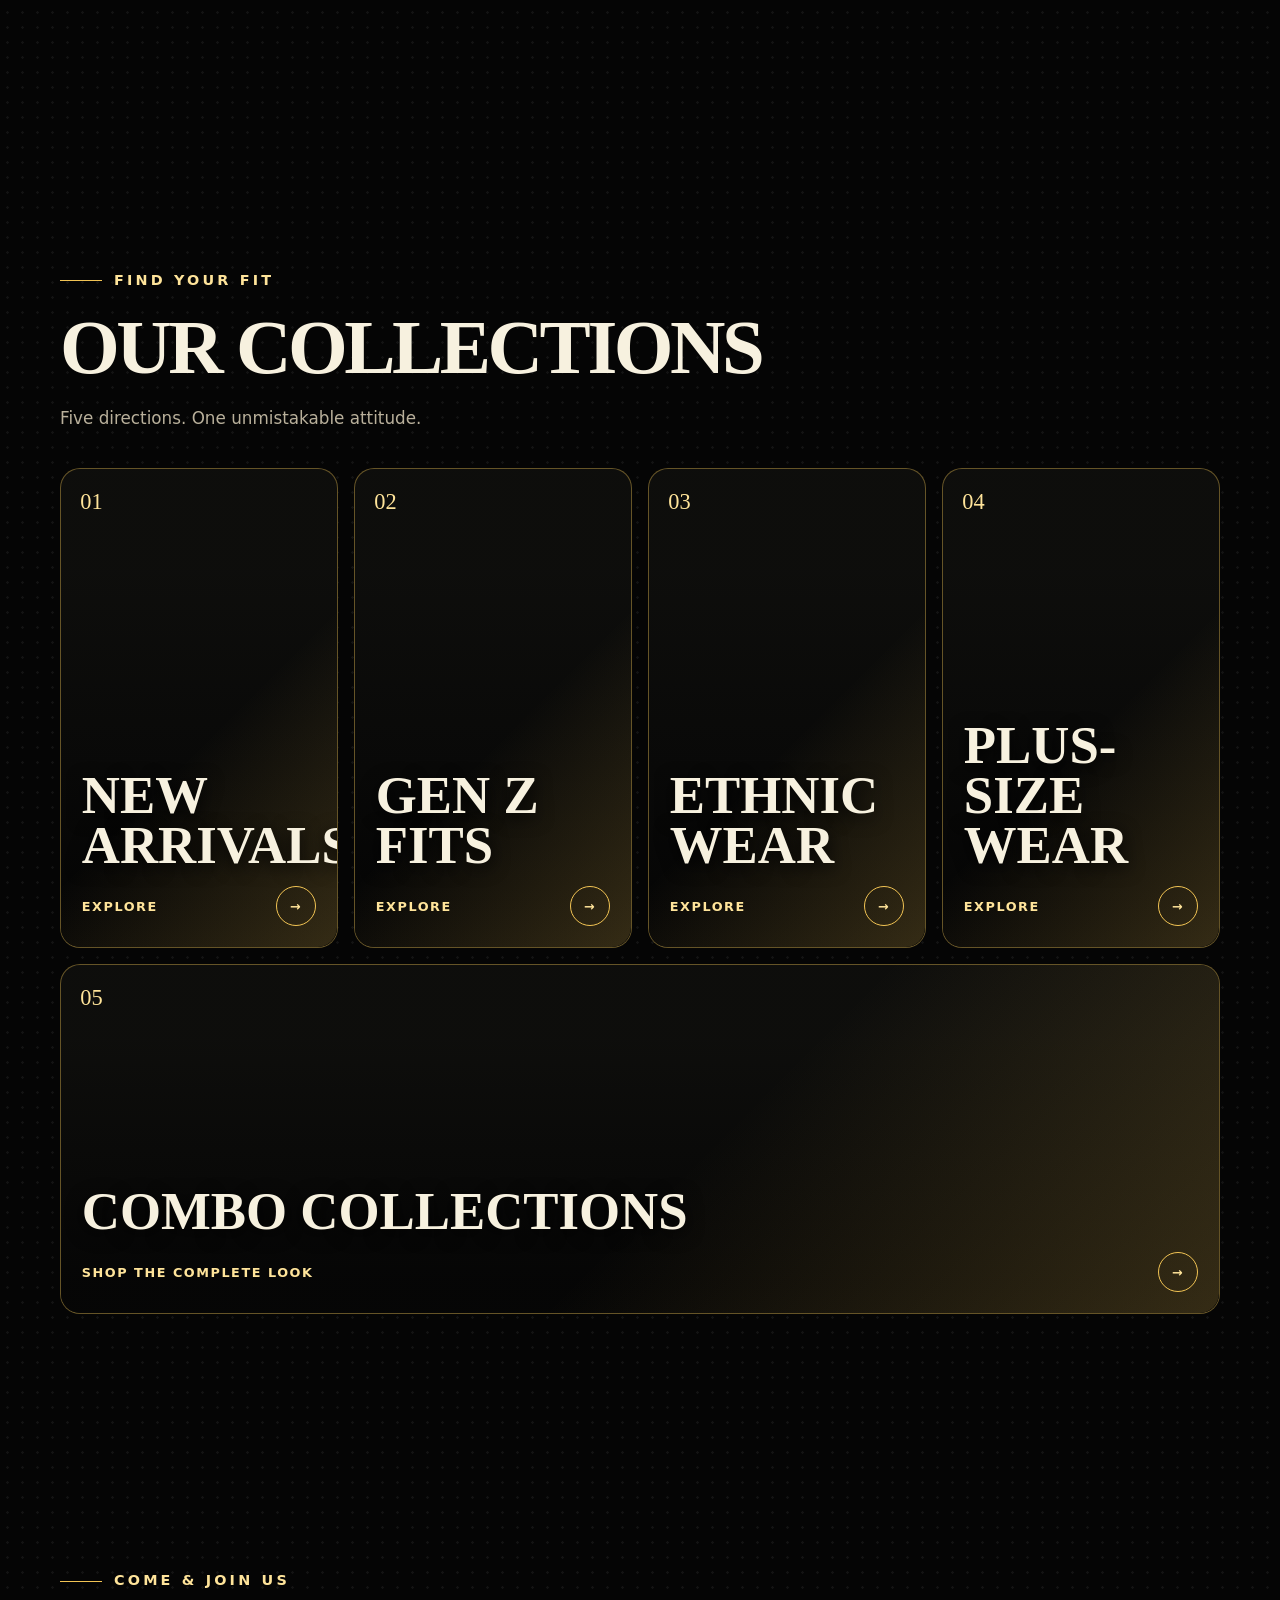
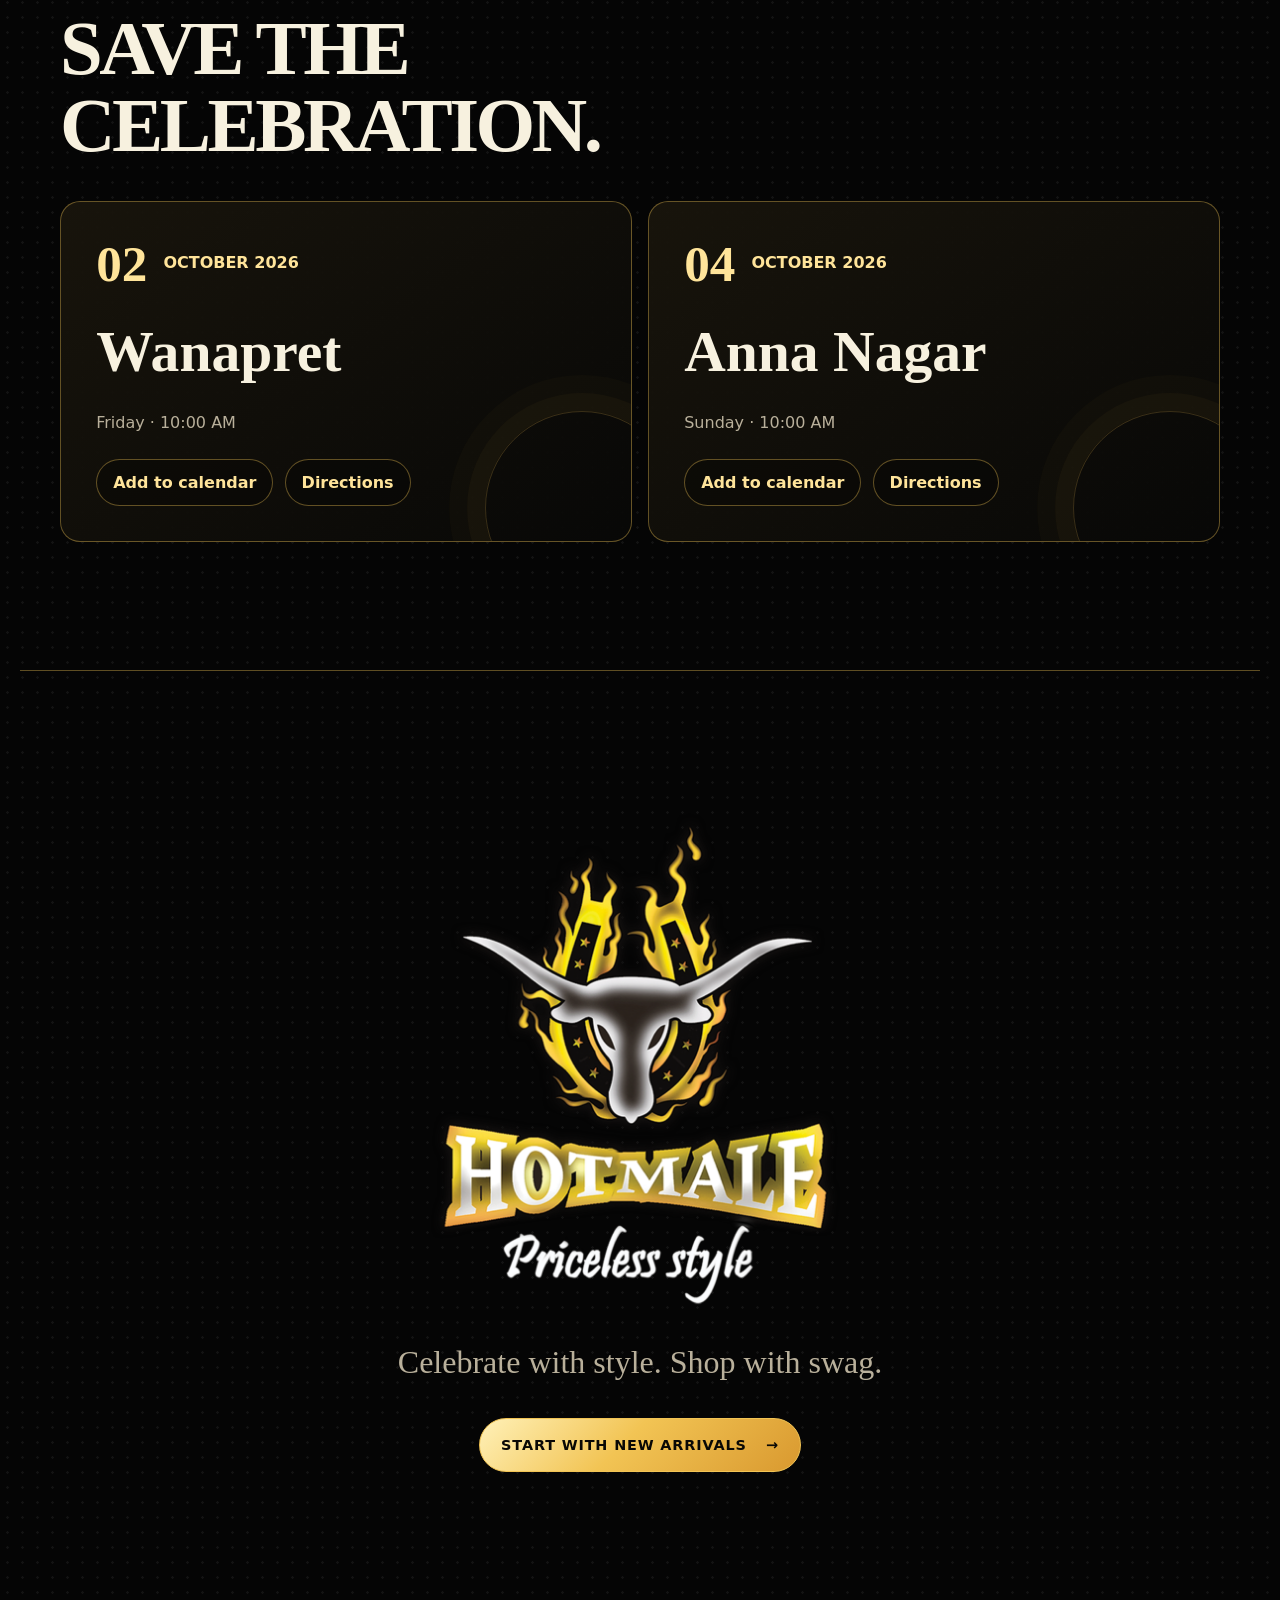
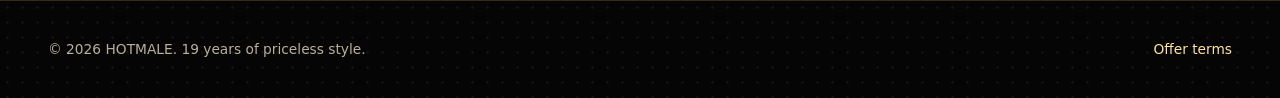
==== commit 45167885: "Add selected items discount offer" ====
--- a/index.html
+++ b/index.html
@@ -67,6 +67,10 @@
         <span class="ticket-rule">On every purchase of ₹2,000</span>
         <span class="ticket-terms">Valid during the anniversary celebration. Store terms apply.</span>
       </button>
+      <div class="selected-items-offer reveal" aria-label="50 percent off on selected items only">
+        <strong>50% OFF</strong>
+        <span>On Selected Items Only</span>
+      </div>
       <p class="ticket-hint">Tap the voucher to view offer details</p>
     </section>
 
@@ -92,7 +96,7 @@
           <p>Friday · 10:00 AM</p>
           <div class="event-actions">
             <button class="text-button ripple" type="button" data-calendar data-date="20261002T043000Z" data-location="Wanapret">Add to calendar</button>
-            <a class="text-button ripple" href="https://www.google.com/maps/search/?api=1&amp;query=Wanapret" target="_blank" rel="noreferrer">Directions</a>
+            <a class="text-button ripple" href="https://maps.app.goo.gl/FwZzUR1tSY6JJ72T8" target="_blank" rel="noreferrer">Directions</a>
           </div>
         </article>
         <article class="event-card reveal">
@@ -101,7 +105,7 @@
           <p>Sunday · 10:00 AM</p>
           <div class="event-actions">
             <button class="text-button ripple" type="button" data-calendar data-date="20261004T043000Z" data-location="Anna Nagar">Add to calendar</button>
-            <a class="text-button ripple" href="https://www.google.com/maps/search/?api=1&amp;query=Anna%20Nagar" target="_blank" rel="noreferrer">Directions</a>
+            <a class="text-button ripple" href="https://maps.app.goo.gl/Gxc59doTdGDwvn4q6" target="_blank" rel="noreferrer">Directions</a>
           </div>
         </article>
       </div>
--- a/assets/styles.css
+++ b/assets/styles.css
@@ -247,6 +247,23 @@
 .ticket-rule { position: absolute; z-index: 2; left: 1.5rem; right: 1.5rem; bottom: 1.25rem; font-size: clamp(.66rem, 2.6vw, .9rem); font-weight: 800; letter-spacing: .14em; text-transform: uppercase; }
 .ticket-terms { position: absolute; z-index: 3; inset: auto 0 0; padding: 1rem; opacity: 0; color: var(--ivory); background: rgba(4, 4, 3, .94); transform: translateY(100%); transition: transform .35s var(--ease), opacity .35s ease; }
 .sale-ticket[aria-expanded="true"] .ticket-terms { opacity: 1; transform: translateY(0); }
+.selected-items-offer {
+  display: flex;
+  align-items: center;
+  justify-content: center;
+  gap: clamp(.55rem, 2.5vw, 1rem);
+  width: min(100%, 720px);
+  margin: 1.35rem auto .7rem;
+  padding: .9rem 1.15rem;
+  border: 1px solid rgba(226, 178, 61, .58);
+  border-radius: 999px;
+  color: var(--ivory);
+  background: linear-gradient(110deg, rgba(226, 178, 61, .14), rgba(226, 178, 61, .03));
+  box-shadow: inset 0 0 24px rgba(226, 178, 61, .06);
+  text-transform: uppercase;
+}
+.selected-items-offer strong { color: var(--gold-2); font-size: clamp(1.25rem, 5vw, 2rem); line-height: 1; letter-spacing: .02em; }
+.selected-items-offer span { font-size: clamp(.7rem, 2.7vw, .95rem); font-weight: 800; letter-spacing: .12em; }
 .ticket-hint { color: var(--muted); font-size: .85rem; }
 
 .collection-grid { display: grid; gap: 1rem; }
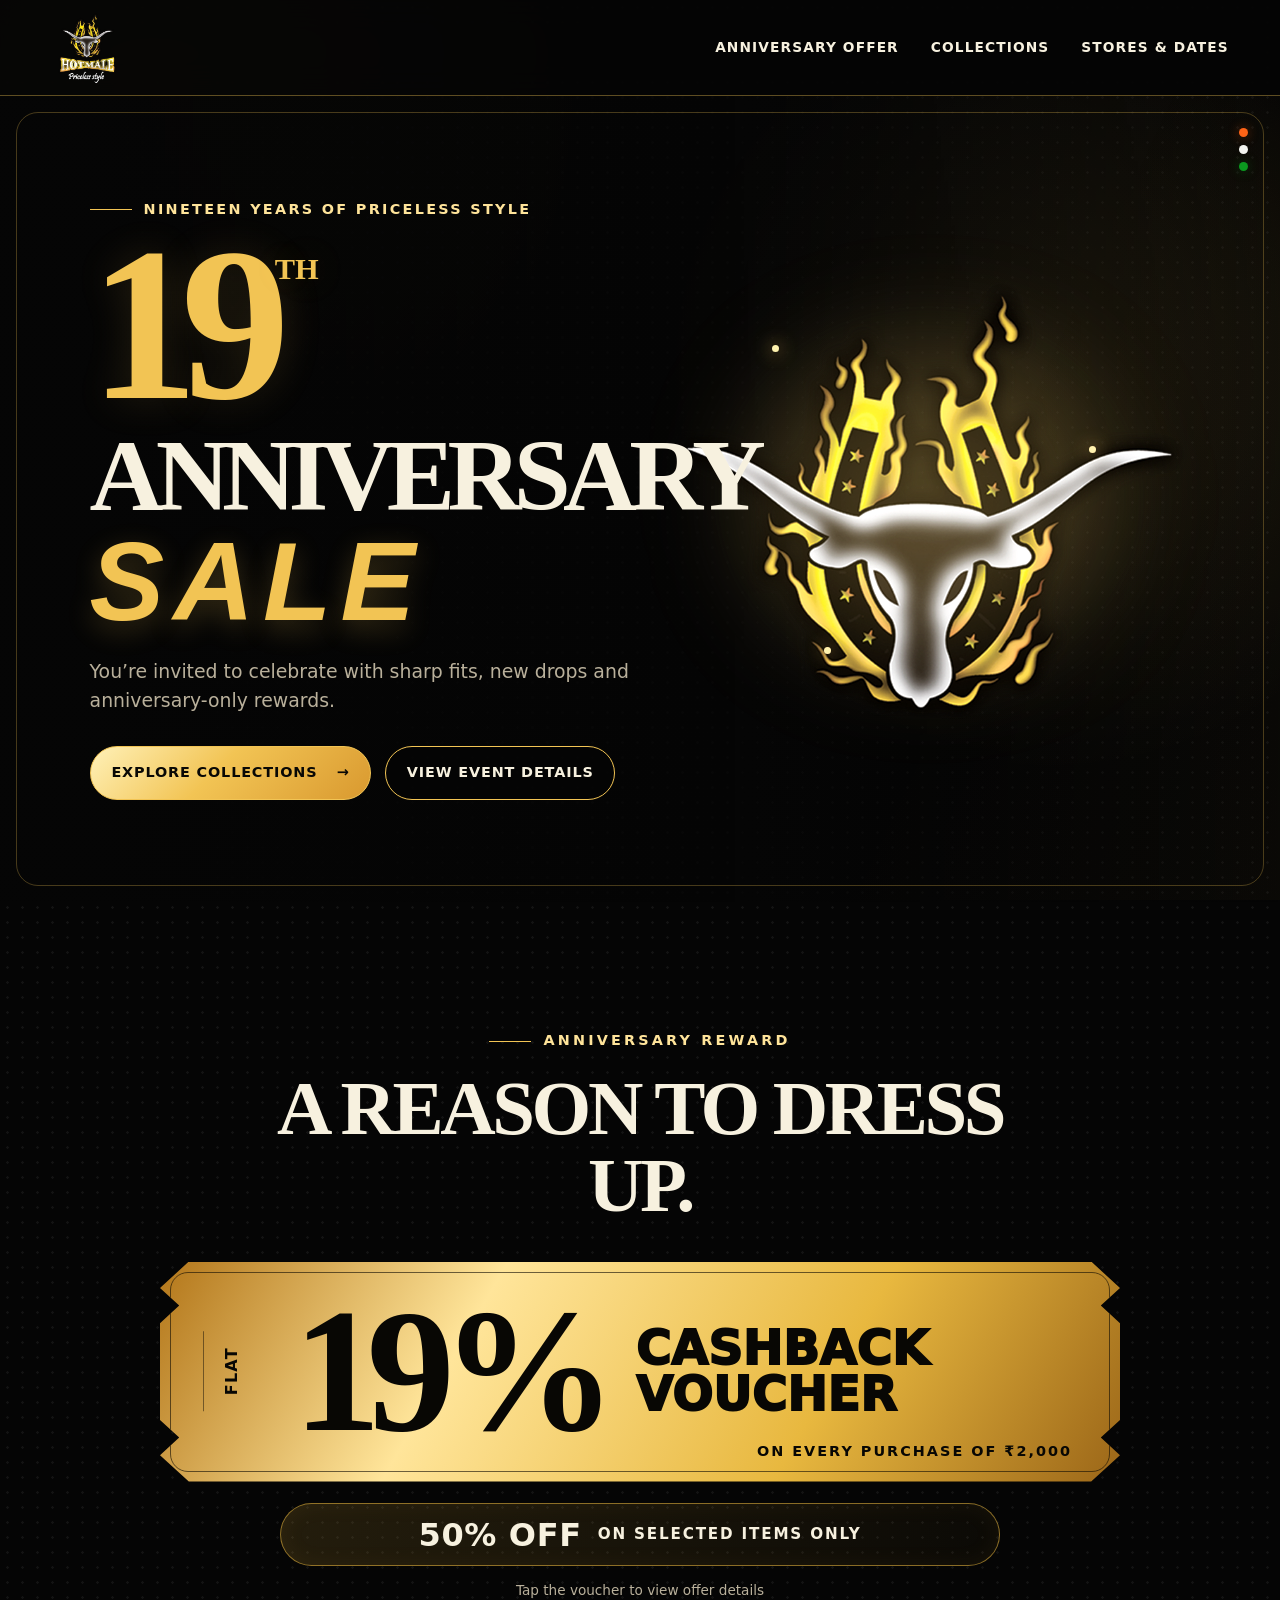
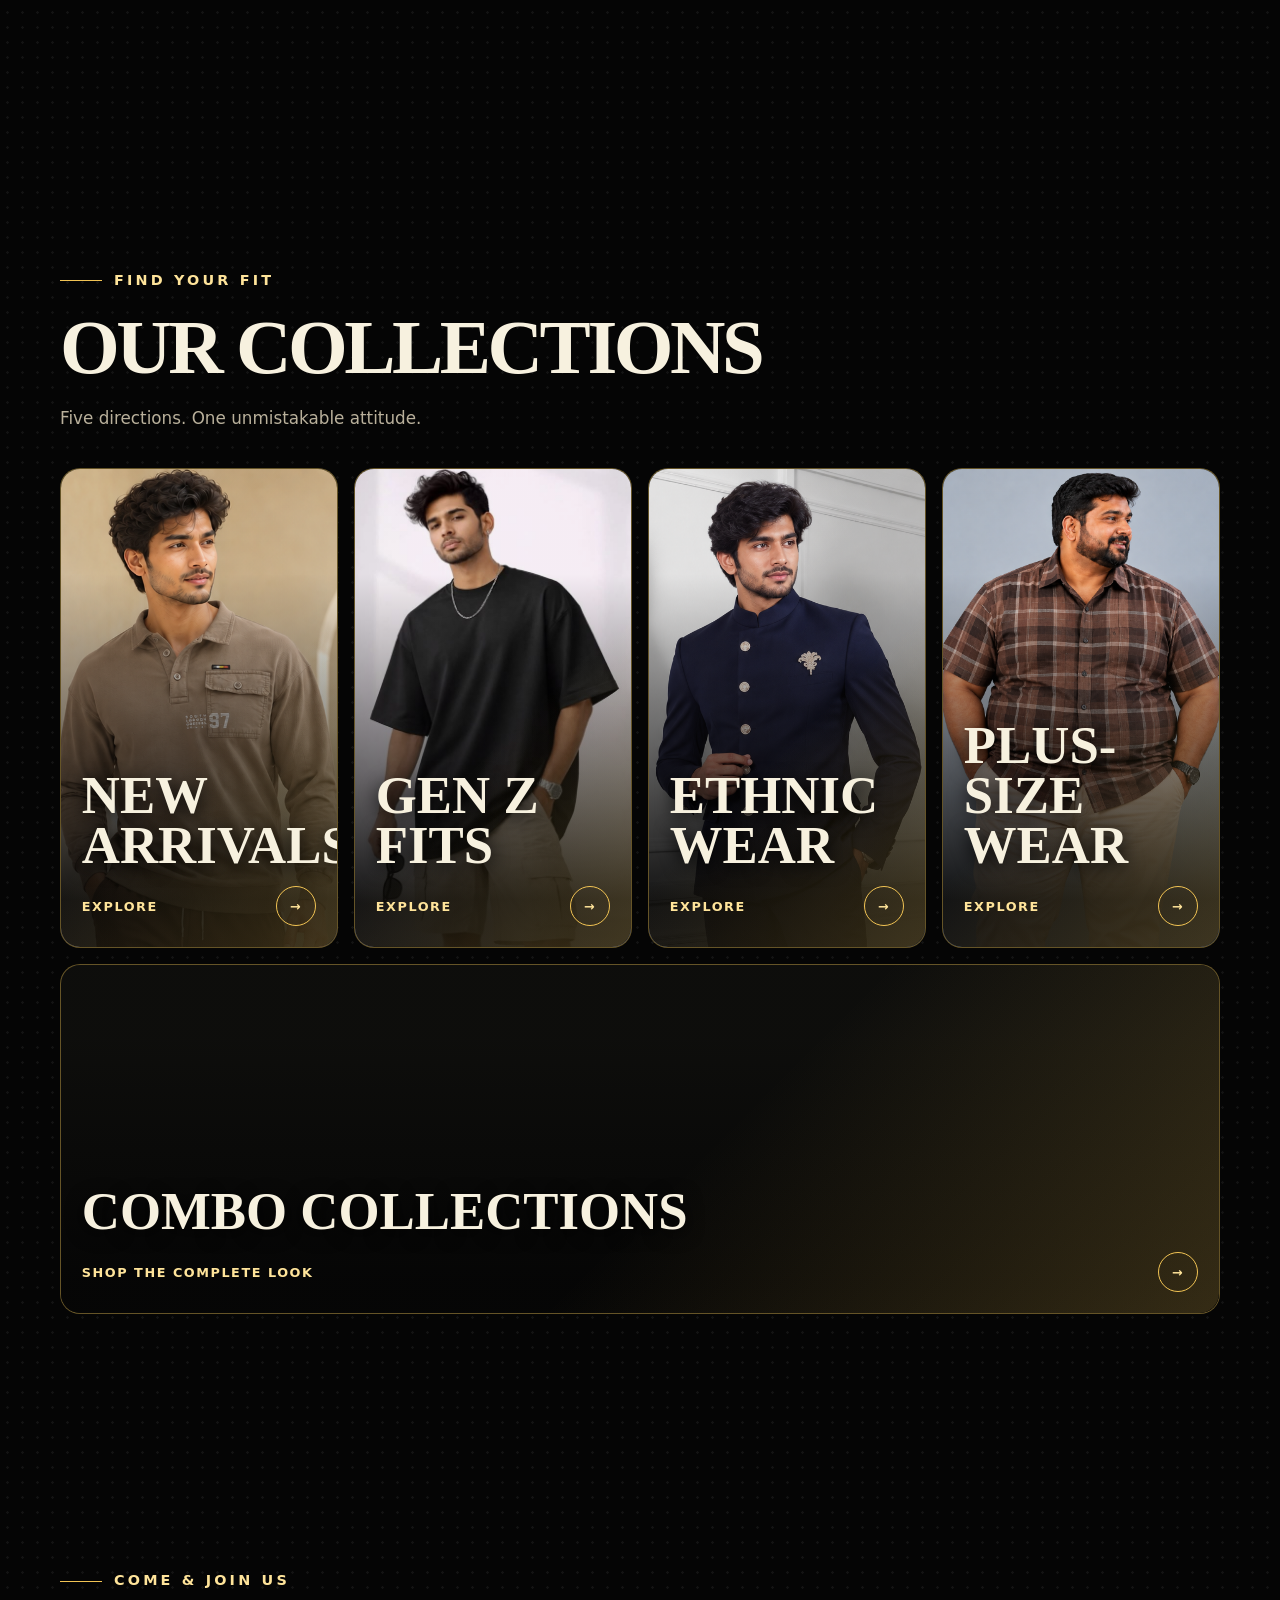
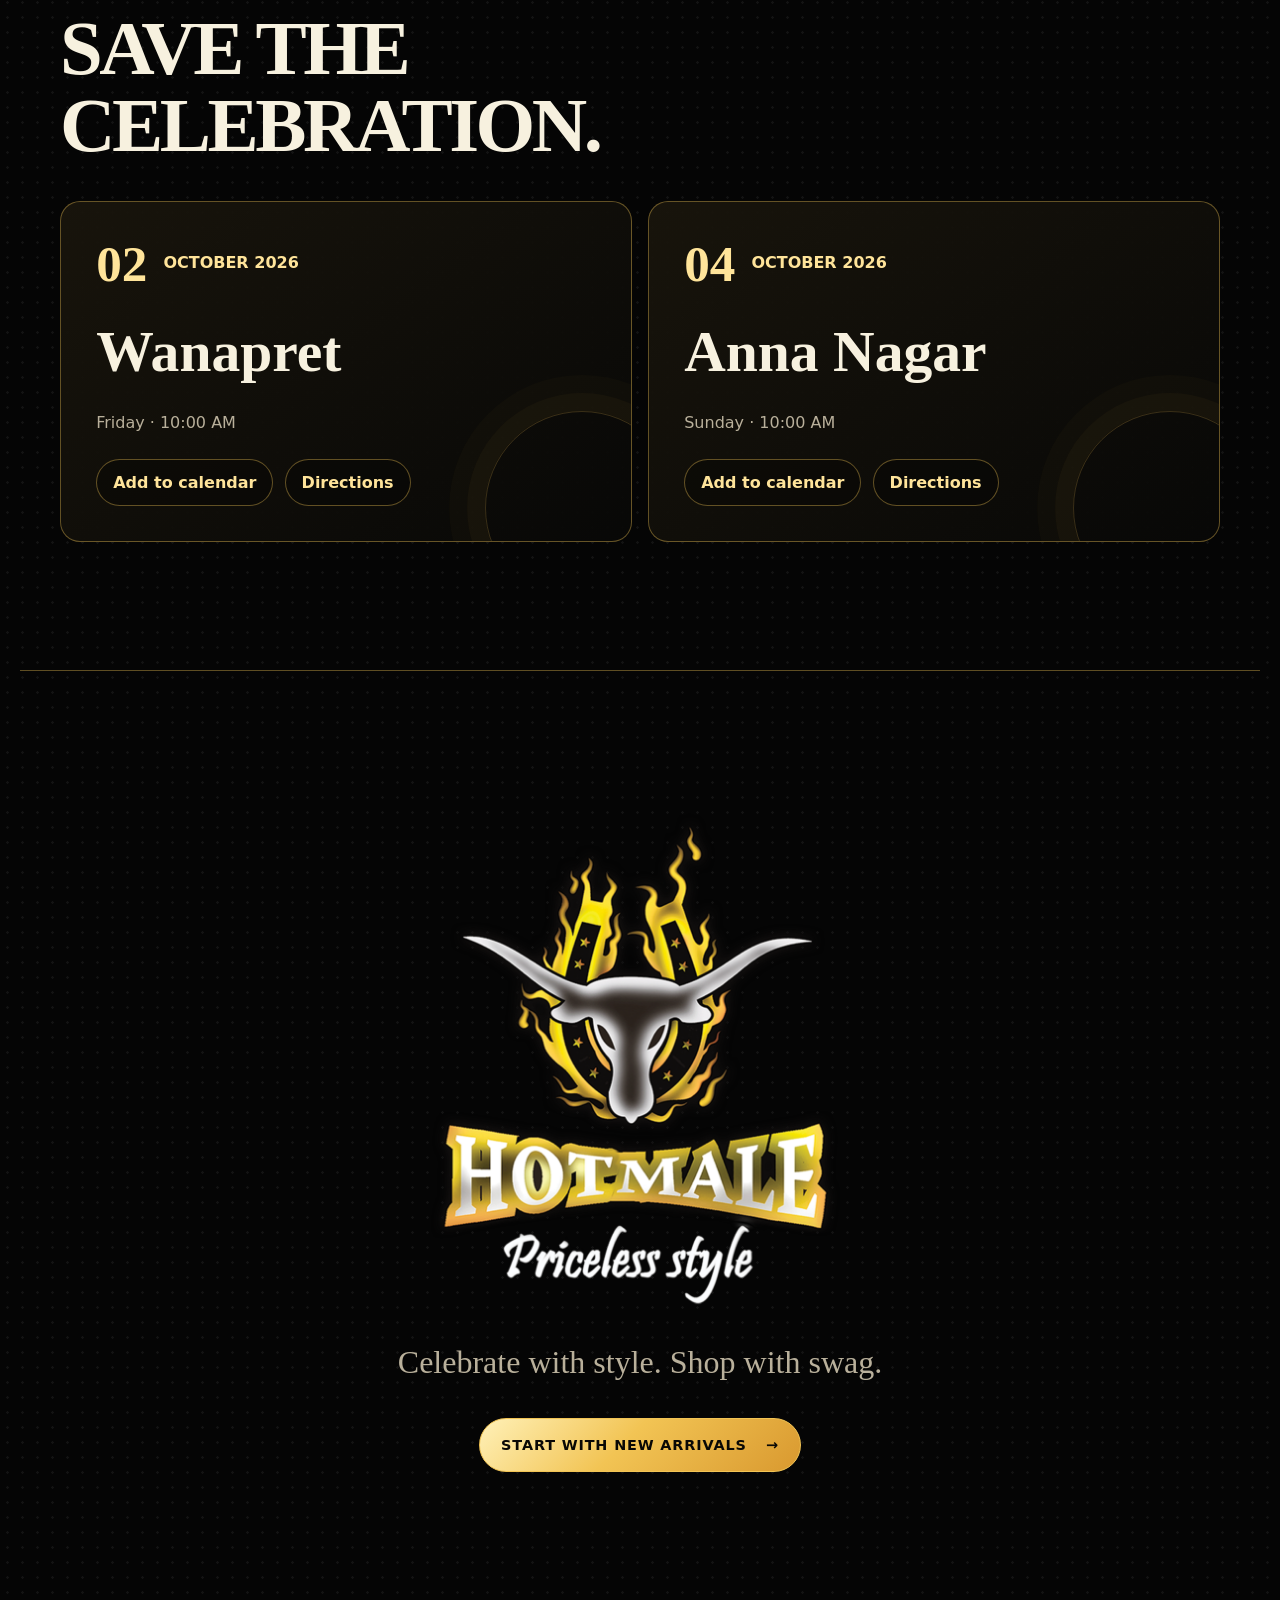
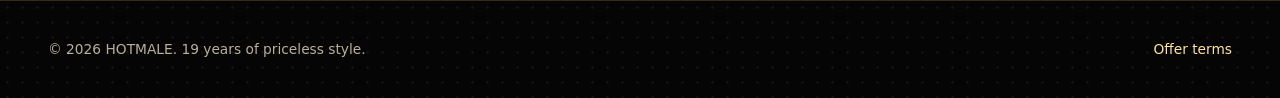
==== commit 34da9216: "Keep collections visible across mobile browsers" ====
--- a/index.html
+++ b/index.html
@@ -6,7 +6,8 @@
   <meta name="theme-color" content="#070706">
   <meta name="description" content="Celebrate HOTMALE's 19th anniversary and explore New Arrivals, Gen Z Fits, Ethnic Wear, Plus-Size Wear and Combo Collections.">
   <title>HOTMALE — 19th Anniversary Sale</title>
-  <link rel="icon" type="image/svg+xml" href="data:image/svg+xml,%3Csvg xmlns='http://www.w3.org/2000/svg' viewBox='0 0 64 64'%3E%3Crect width='64' height='64' rx='13' fill='%23070706'/%3E%3Cpath d='M12 16v32h9V36h22v12h9V16h-9v12H21V16z' fill='%23f4c958'/%3E%3C/svg%3E">
+  <link rel="icon" type="image/png" sizes="192x192" href="assets/hotmale-head-favicon.png">
+  <link rel="apple-touch-icon" href="assets/hotmale-head-favicon.png">
   <link rel="preconnect" href="https://images.unsplash.com">
   <link rel="stylesheet" href="assets/styles.css">
 </head>
@@ -81,7 +82,13 @@
         <p>Five directions. One unmistakable attitude.</p>
       </div>
 
-      <div class="collection-grid" data-collection-grid></div>
+      <div class="collection-grid" data-collection-grid>
+        <a class="collection-card reveal is-visible transition-link" href="/collections/new-arrivals/" style="--card-image:url('/assets/products/new-arrivals/denim%20t-shirt.png')"><span class="collection-name">New Arrivals</span><span class="collection-cta">Explore <i>→</i></span></a>
+        <a class="collection-card reveal is-visible transition-link" href="/collections/gen-z-fits/" style="--card-image:url('/assets/products/gen-z-fits/down%20shoulder%20t%20shirt.jpg')"><span class="collection-name">Gen Z Fits</span><span class="collection-cta">Explore <i>→</i></span></a>
+        <a class="collection-card reveal is-visible transition-link" href="/collections/ethnic-wear/" style="--card-image:url('/assets/products/ethnic-wear/jodhpuri.png')"><span class="collection-name">Ethnic Wear</span><span class="collection-cta">Explore <i>→</i></span></a>
+        <a class="collection-card reveal is-visible transition-link" href="/collections/plus-size-wear/" style="--card-image:url('/assets/products/plus-size-wear/casual%20shrt.png')"><span class="collection-name">Plus-Size Wear</span><span class="collection-cta">Explore <i>→</i></span></a>
+        <a class="collection-card collection-card-wide reveal is-visible transition-link" href="/collections/combo-collections/" style="--card-image:url('https://images.unsplash.com/photo-1523381210434-271e8be1f52b?auto=format&amp;fit=crop&amp;w=1000&amp;q=86')"><span class="collection-name">Combo Collections</span><span class="collection-cta">Shop the complete look <i>→</i></span></a>
+      </div>
     </section>
 
     <section class="events-section section-pad" id="events" aria-labelledby="events-title">
@@ -124,7 +131,7 @@
   </footer>
 
   <div class="toast" role="status" aria-live="polite" data-toast></div>
-  <script src="assets/catalog.js" defer></script>
-  <script src="assets/app.js" defer></script>
+  <script src="assets/catalog.js?v=16" defer></script>
+  <script src="assets/app.js?v=16" defer></script>
 </body>
 </html>
--- a/assets/styles.css
+++ b/assets/styles.css
@@ -286,6 +286,9 @@
 .collection-card:hover, .collection-card:focus-visible { transform: translateY(-7px); border-color: var(--gold); box-shadow: 0 24px 50px rgba(0, 0, 0, .48); }
 .collection-card:hover::before, .collection-card:focus-visible::before { transform: scale(1.055); filter: saturate(1.12); }
 .collection-index { position: absolute; left: 1.2rem; top: 1rem; color: var(--gold-light); font-family: Georgia, serif; font-size: 1.4rem; }
+.collection-index {
+  display: none;
+}
 .collection-name { max-width: 85%; font-family: Georgia, serif; font-size: clamp(2rem, 6vw, 3.3rem); font-weight: 700; line-height: .95; text-transform: uppercase; text-shadow: 0 4px 18px #000; }
 .collection-cta { display: flex; align-items: center; justify-content: space-between; margin-top: 1rem; color: var(--gold-light); font-size: .8rem; font-weight: 850; letter-spacing: .12em; text-transform: uppercase; }
 .collection-cta i { display: grid; width: 40px; height: 40px; place-items: center; border: 1px solid var(--gold); border-radius: 50%; font-style: normal; transition: color .25s ease, background .25s ease, transform .25s ease; }
@@ -479,4 +482,14 @@
 @media (max-width: 939px) {
   .site-header .menu-button { display: grid !important; flex: 0 0 46px; }
   .site-header .desktop-nav { display: none !important; }
-}
+  .hero h1 > span:not(.hero-number) {
+    position: relative;
+    z-index: 3;
+    text-shadow:
+      -2px -2px 0 rgba(3, 3, 3, .98),
+       2px -2px 0 rgba(3, 3, 3, .98),
+      -2px  2px 0 rgba(3, 3, 3, .98),
+       2px  2px 0 rgba(3, 3, 3, .98),
+       0 7px 18px rgba(0, 0, 0, .95);
+  }
+}
